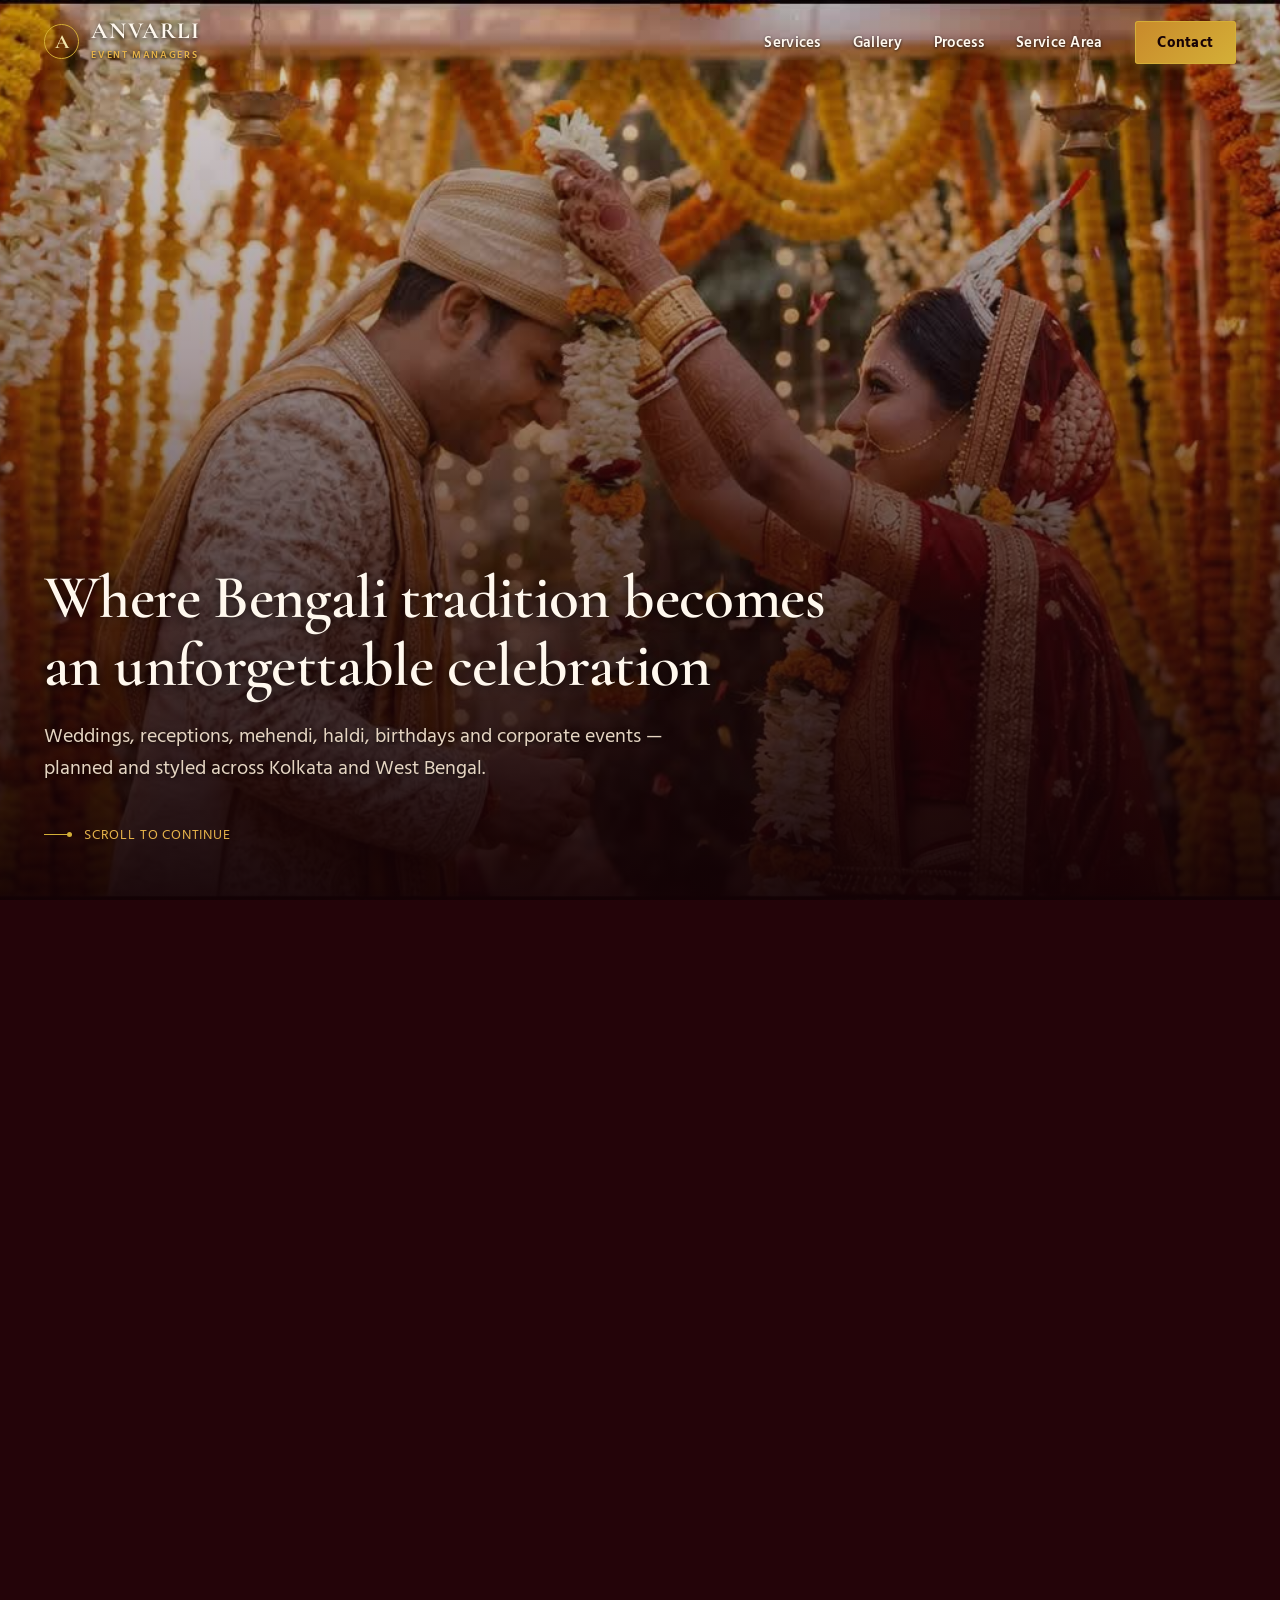
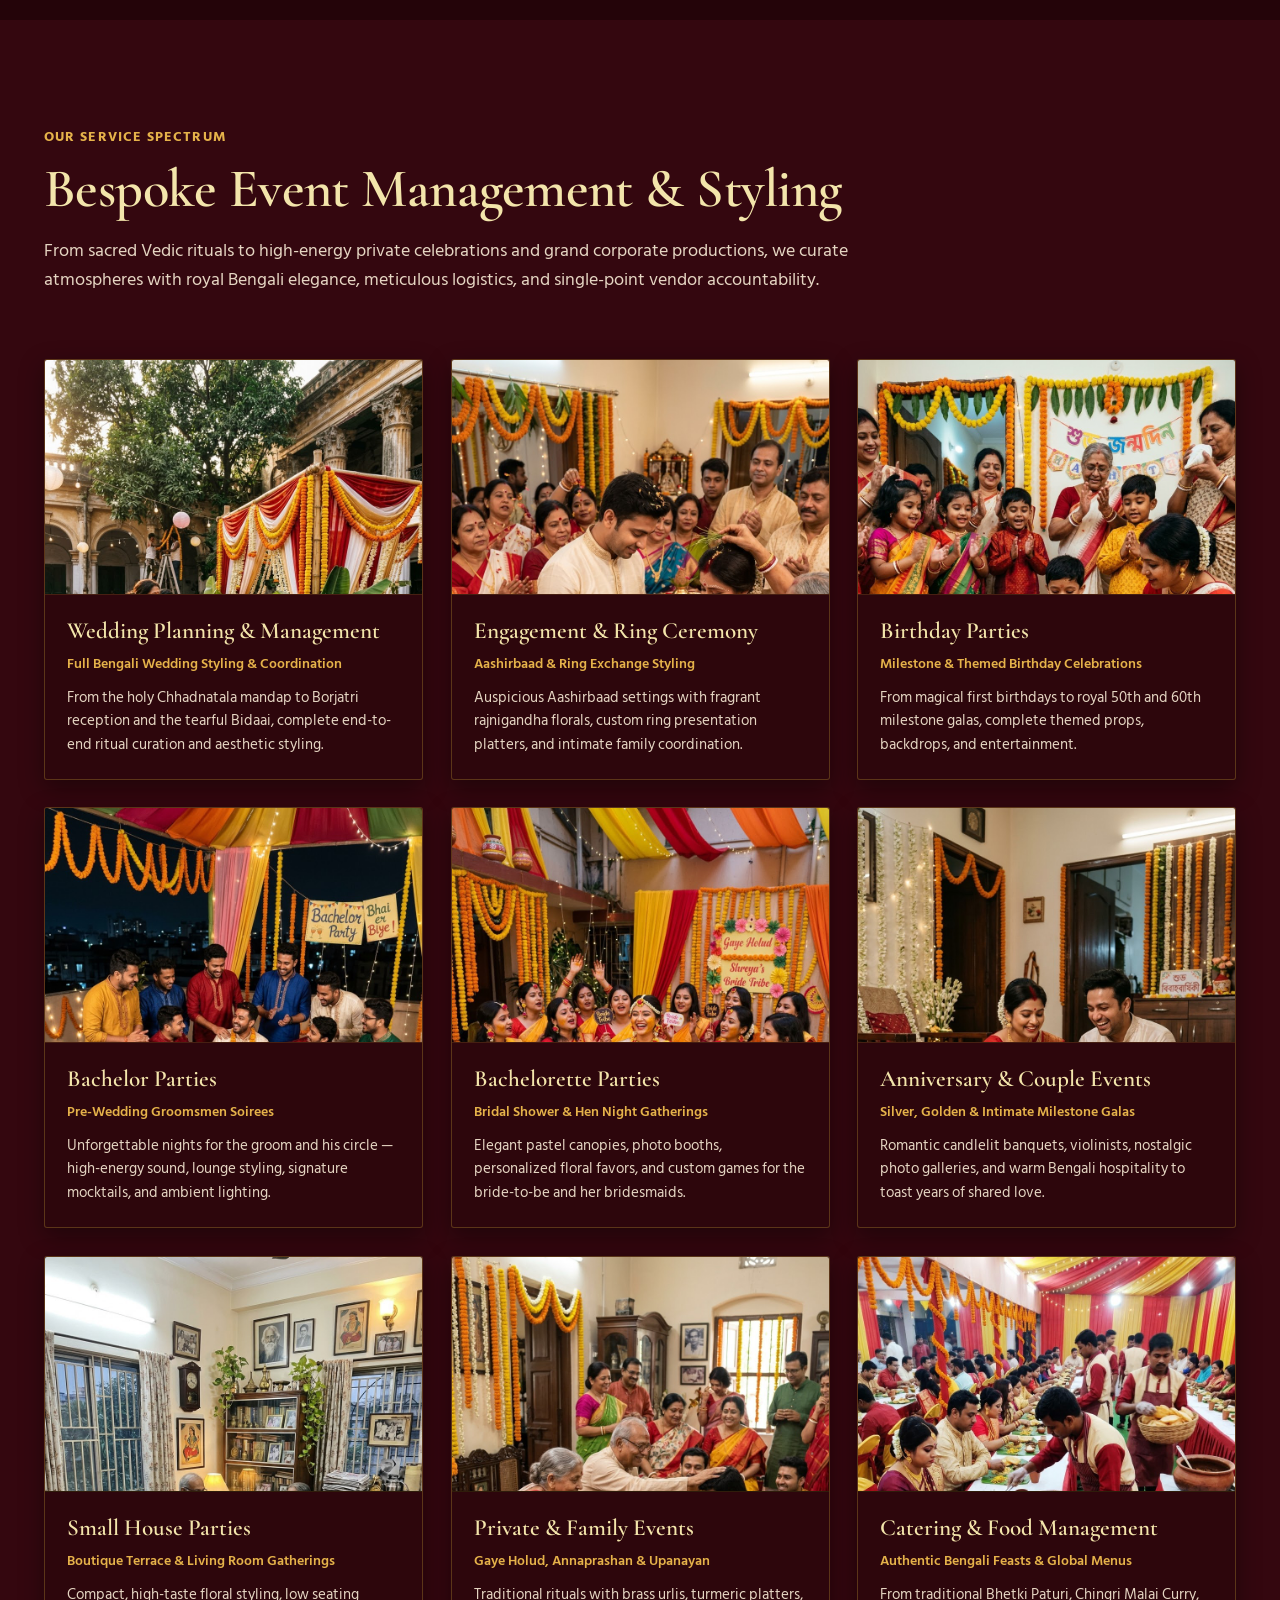
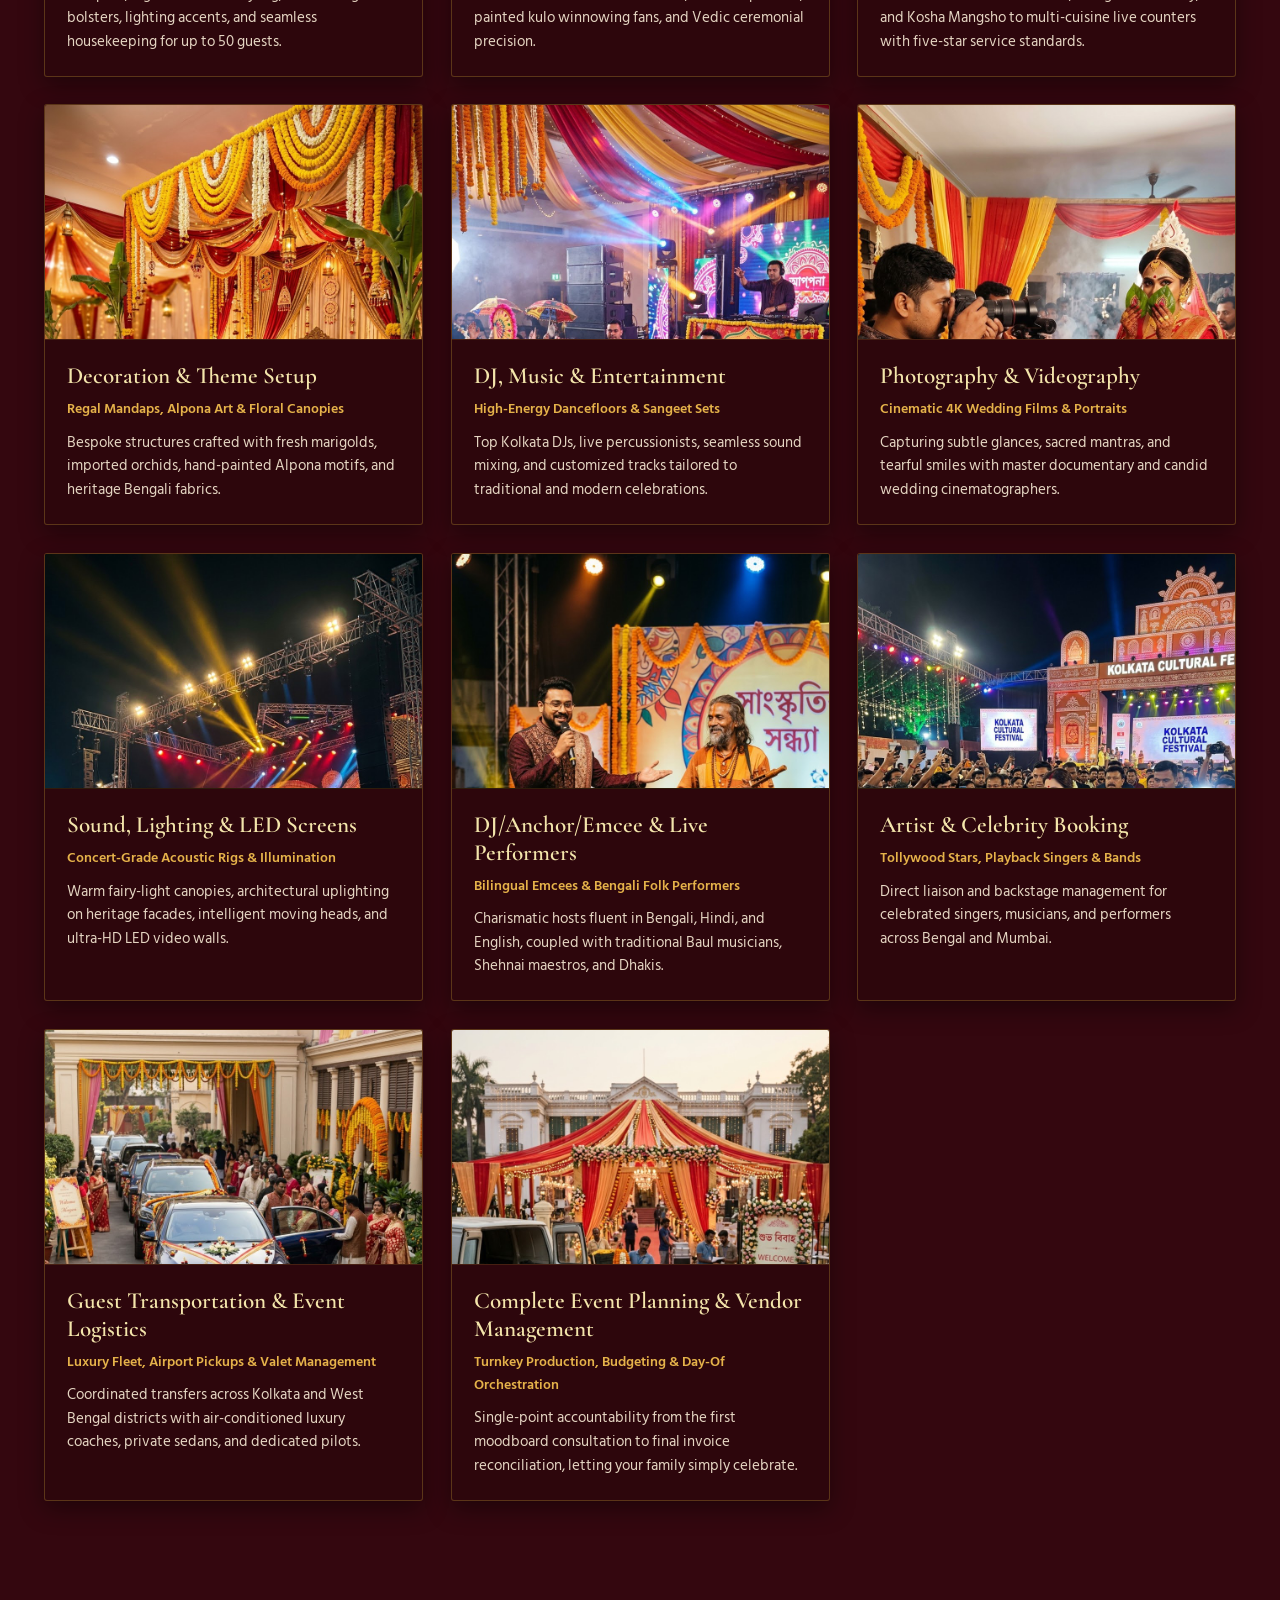
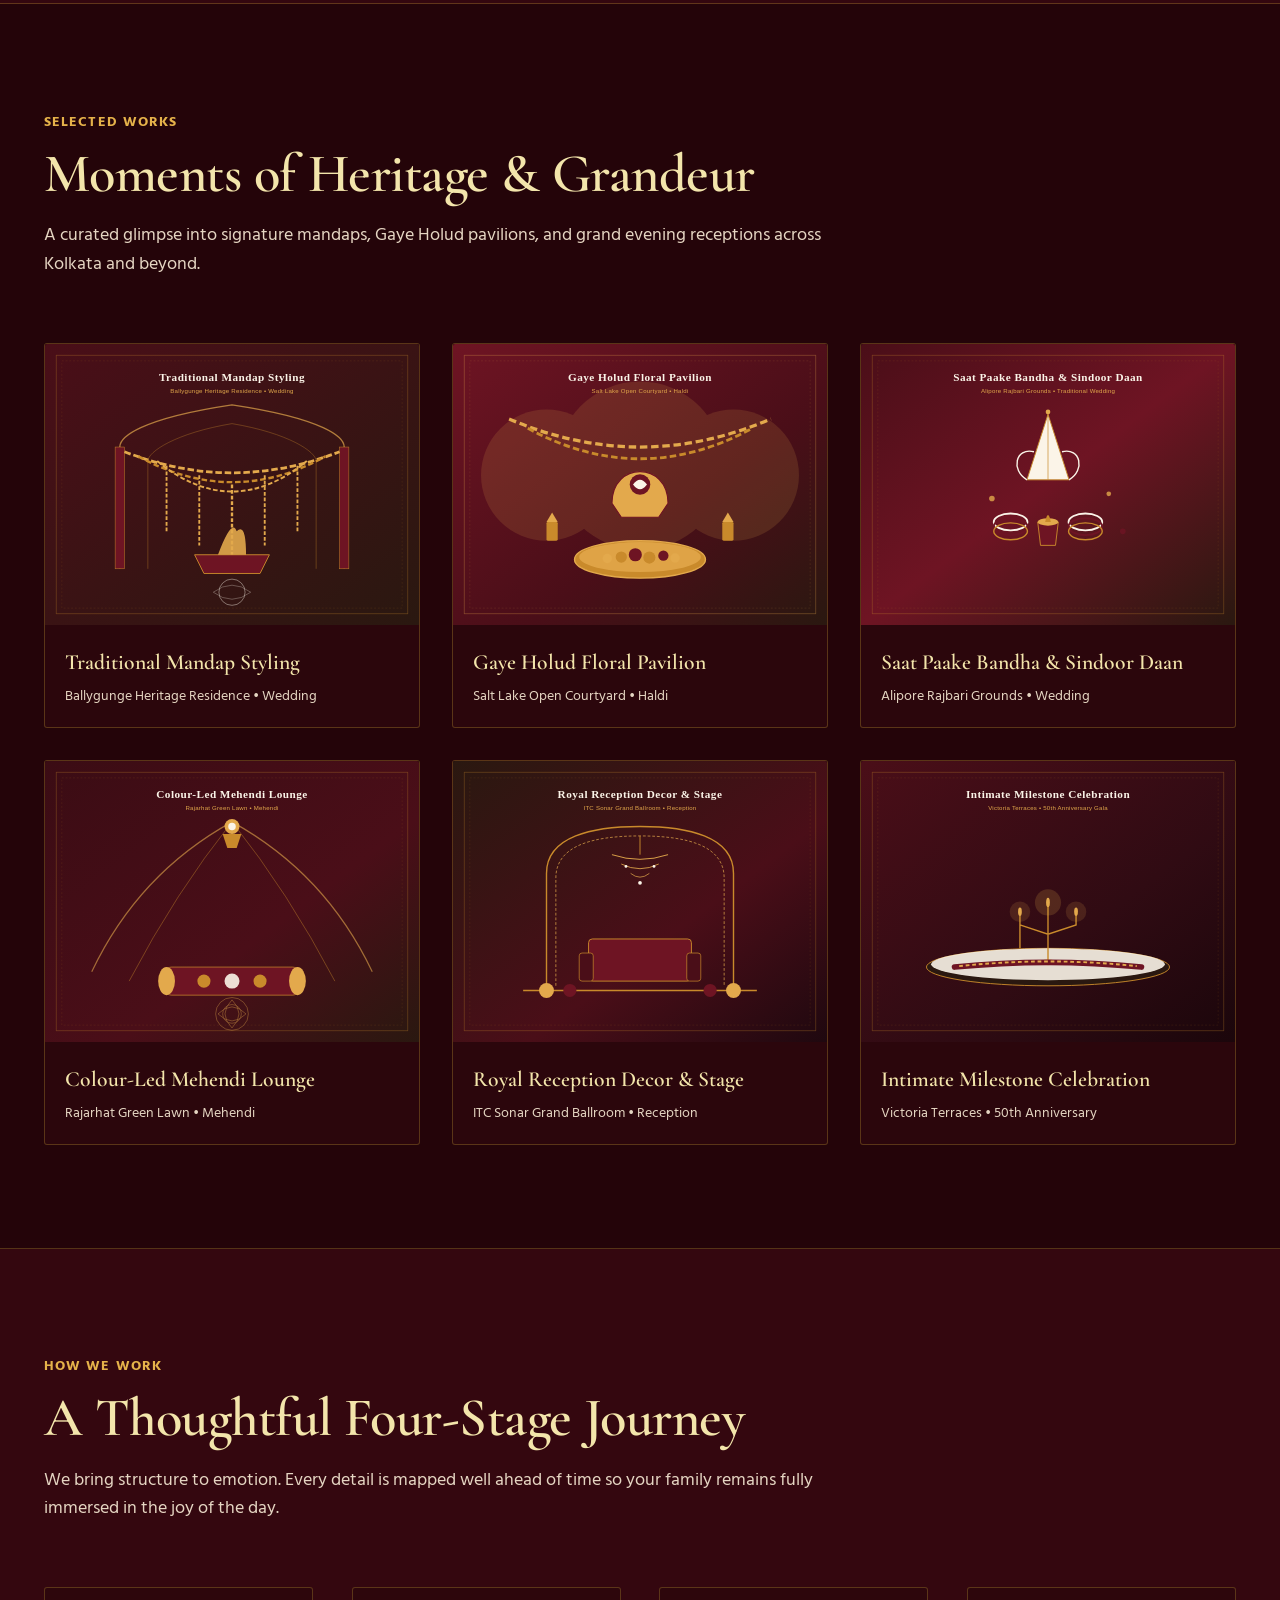
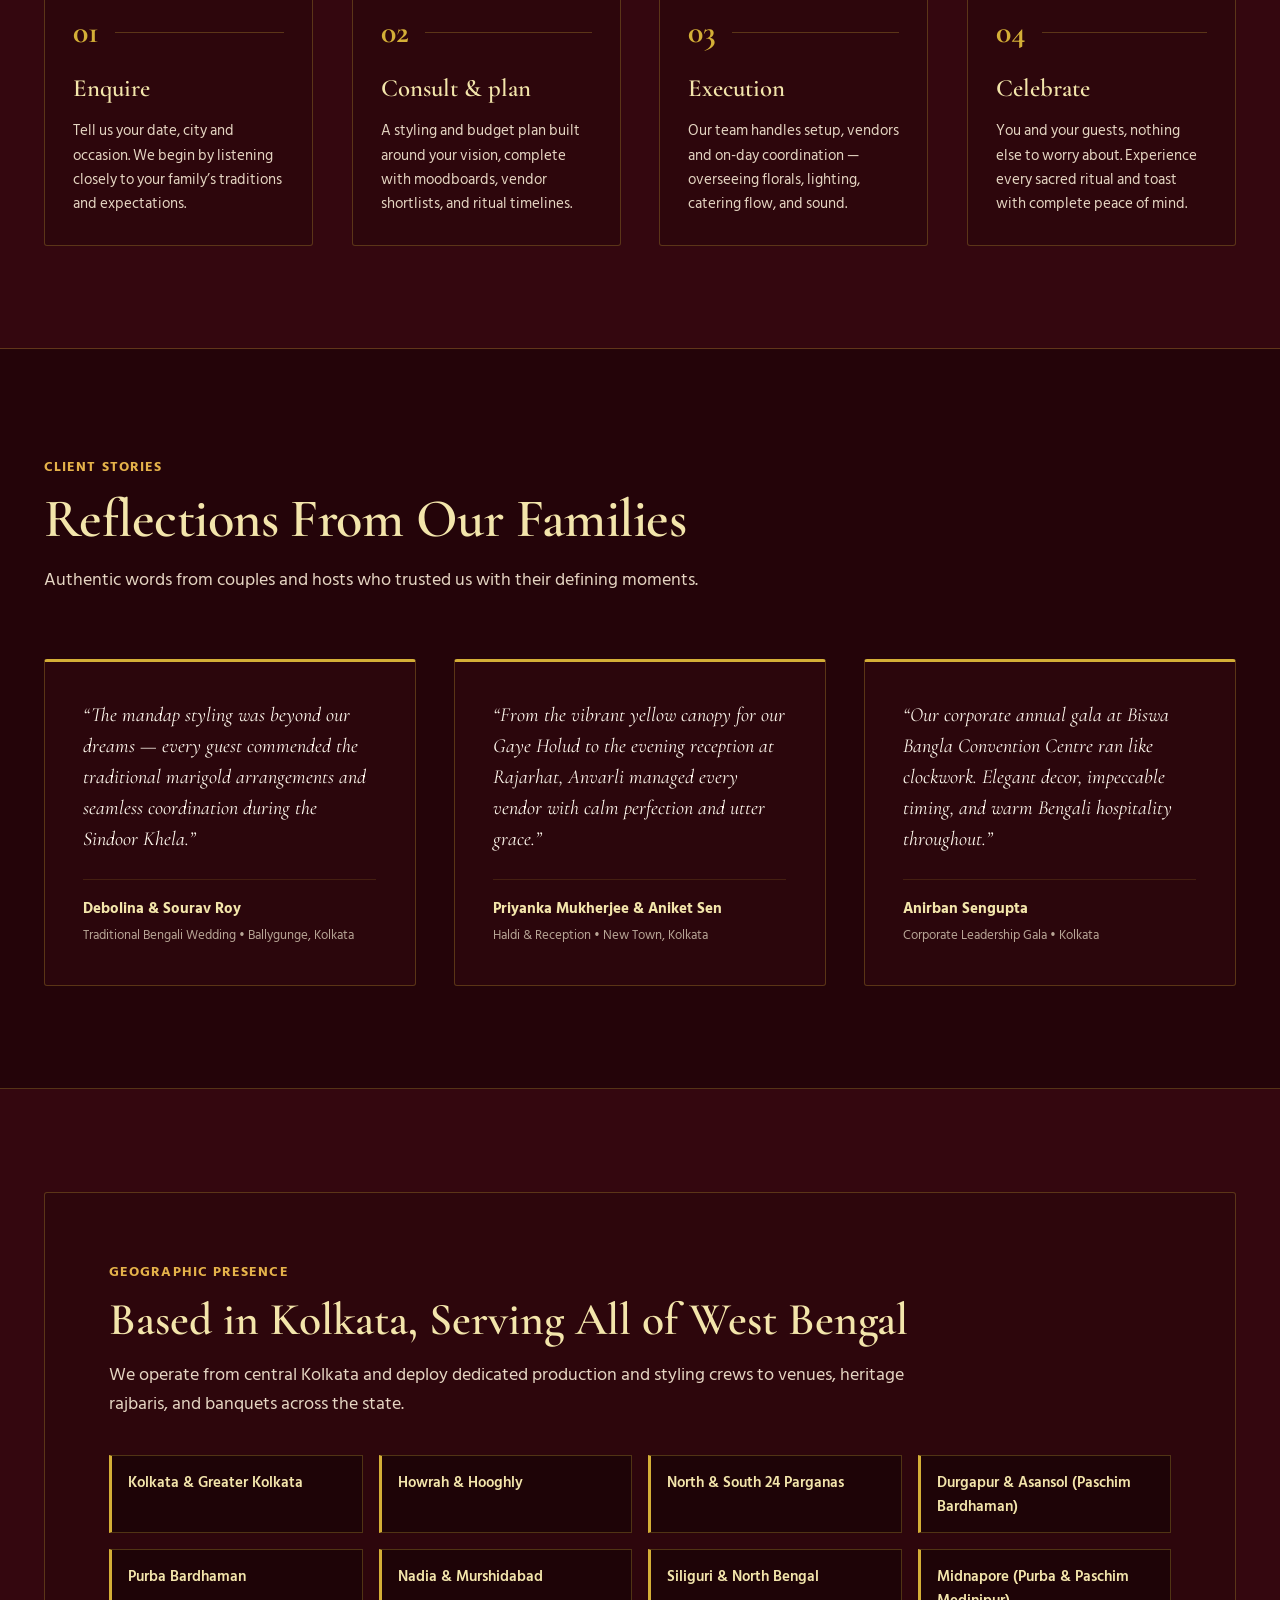
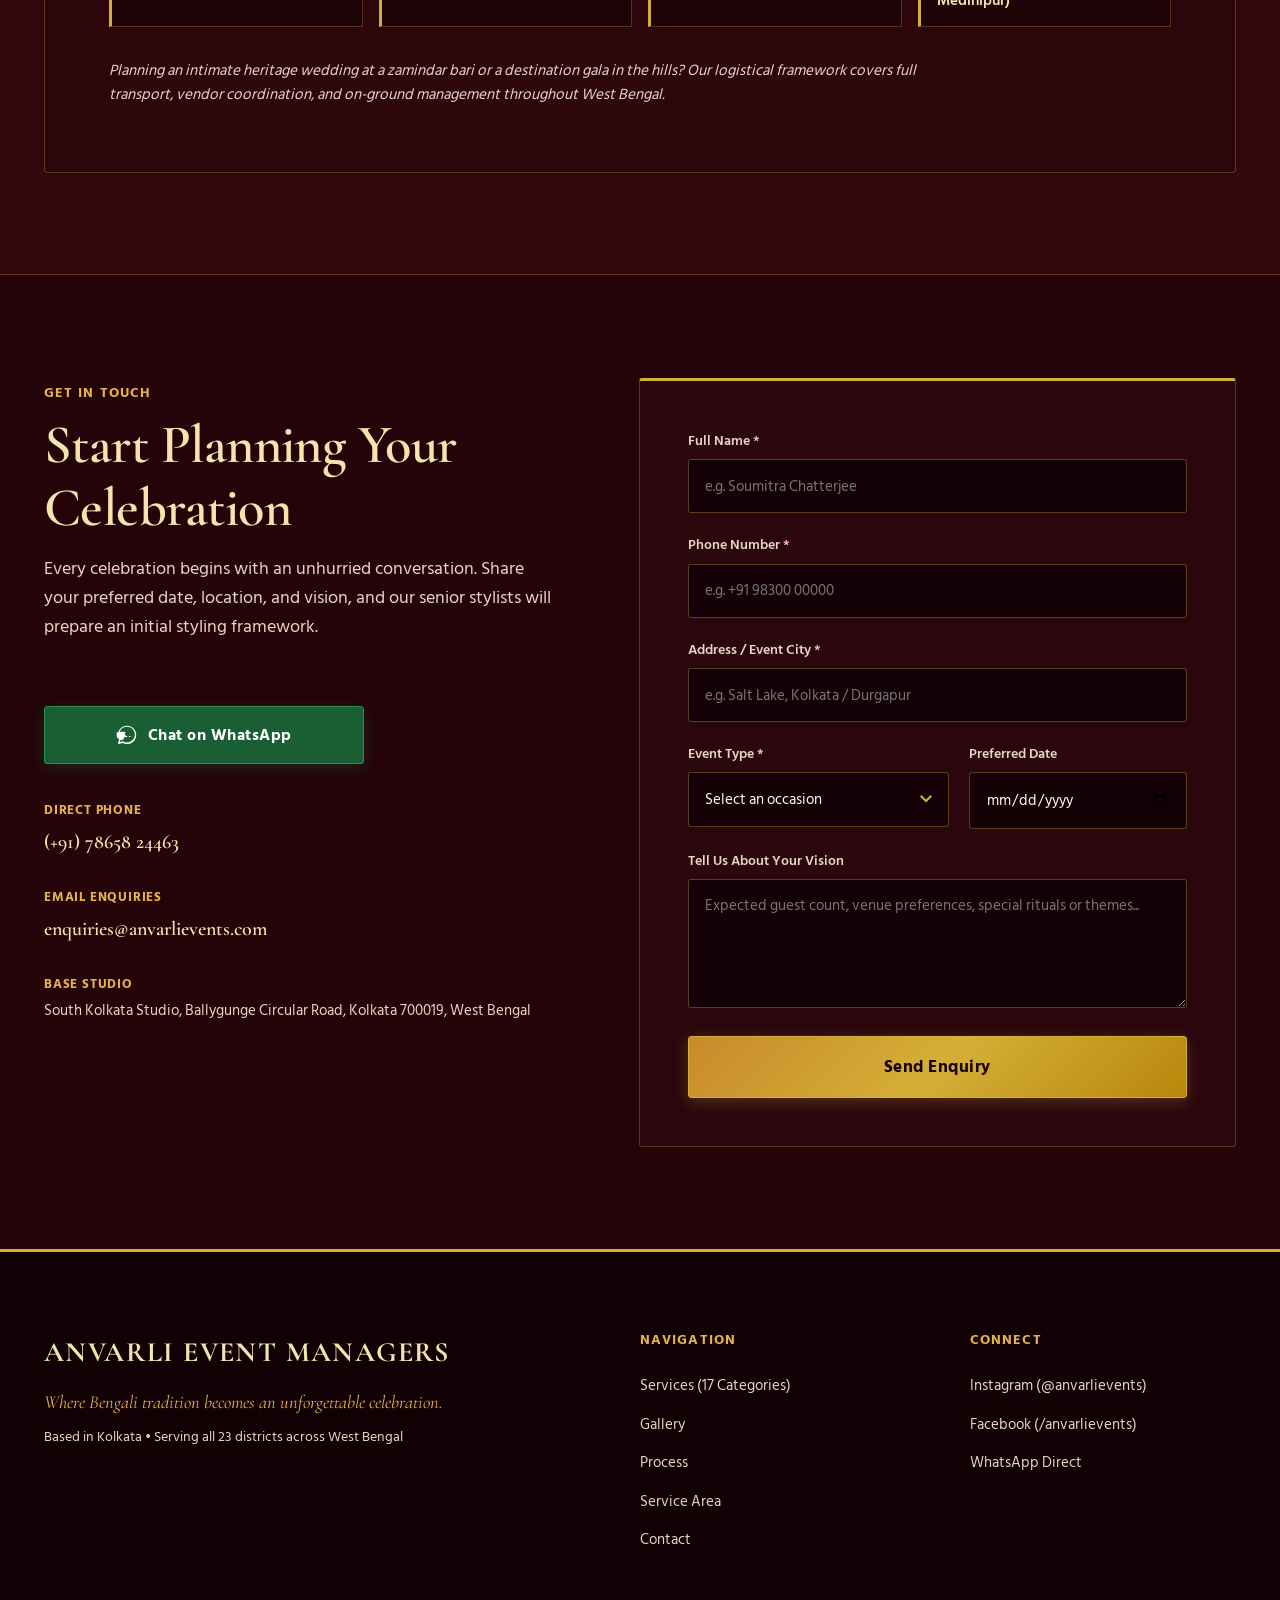
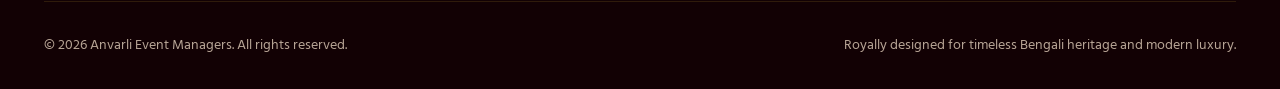
==== index.html @ 30ec243c "Initial commit - Anvarli Event Managers website ready for Vercel and Supabase" ====
<!DOCTYPE html>
<html lang="en">
<head>
  <meta charset="UTF-8">
  <meta name="viewport" content="width=device-width, initial-scale=1.0">
  <title>ANVARLI EVENT MANAGERS | Luxury Bengali Wedding & Event Management Kolkata</title>
  <meta name="description" content="Anvarli Event Managers is Kolkata's premier luxury Bengali wedding and event management company. Turnkey planning, decor styling, catering, entertainment, and logistics across West Bengal.">
  <meta name="keywords" content="Bengali wedding planner Kolkata, event management Kolkata, luxury wedding decor West Bengal, Gaye Holud styling, Bengali reception planner, corporate events Kolkata, wedding catering, celebrity booking">
  <meta name="author" content="Anvarli Event Managers">
  <meta name="theme-color" content="#240409">

  <!-- Open Graph / Facebook -->
  <meta property="og:type" content="business.business">
  <meta property="og:title" content="ANVARLI EVENT MANAGERS | Luxury Bengali Wedding & Event Management">
  <meta property="og:description" content="Where Bengali tradition becomes an unforgettable celebration. Turnkey styling and event management across Kolkata and West Bengal.">
  <meta property="og:image" content="assets/frames/garland-exchange/ezgif-frame-040.jpg">
  <meta property="og:locale" content="en_IN">
  <meta property="og:site_name" content="Anvarli Event Managers">

  <!-- Twitter Card -->
  <meta name="twitter:card" content="summary_large_image">
  <meta name="twitter:title" content="ANVARLI EVENT MANAGERS | Luxury Bengali Wedding & Event Management">
  <meta name="twitter:description" content="Bespoke styling and turnkey coordination for Bengali weddings, receptions, catering, decor, and private galas across West Bengal.">
  <meta name="twitter:image" content="assets/frames/garland-exchange/ezgif-frame-040.jpg">

  <!-- Preconnect to Google Fonts -->
  <link rel="preconnect" href="https://fonts.googleapis.com">
  <link rel="preconnect" href="https://fonts.gstatic.com" crossorigin>
  <link href="https://fonts.googleapis.com/css2?family=Cormorant+Garamond:ital,wght@0,400;0,500;0,600;0,700;1,400;1,600&family=Hind+Siliguri:wght@400;500;600;700&display=swap" rel="stylesheet">

  <!-- Stylesheet -->
  <link rel="stylesheet" href="style.css">

  <!-- LocalBusiness Structured Data (JSON-LD) -->
  <script type="application/ld+json">
  {
    "@context": "https://schema.org",
    "@type": "LocalBusiness",
    "name": "Anvarli Event Managers",
    "description": "Premier Bengali wedding and event management company based in Kolkata, serving all of West Bengal. Turnkey production, ritual styling, catering, entertainment, and vendor coordination.",
    "url": "https://anvarlievents.com",
    "telephone": "+917865824463",
    "email": "enquiries@anvarlievents.com",
    "image": "assets/frames/garland-exchange/ezgif-frame-040.jpg",
    "priceRange": "$$$$",
    "address": {
      "@type": "PostalAddress",
      "addressLocality": "Kolkata",
      "addressRegion": "West Bengal",
      "addressCountry": "IN"
    },
    "geo": {
      "@type": "GeoCoordinates",
      "latitude": "22.5726",
      "longitude": "88.3639"
    },
    "areaServed": [
      { "@type": "AdministrativeArea", "name": "West Bengal" },
      { "@type": "City", "name": "Kolkata" },
      { "@type": "City", "name": "Howrah" },
      { "@type": "City", "name": "Siliguri" },
      { "@type": "City", "name": "Durgapur" },
      { "@type": "City", "name": "Asansol" }
    ],
    "hasOfferCatalog": {
      "@type": "OfferCatalog",
      "name": "Event Services & Management",
      "itemListElement": [
        { "@type": "Offer", "itemOffered": { "@type": "Service", "name": "Wedding Planning & Management" } },
        { "@type": "Offer", "itemOffered": { "@type": "Service", "name": "Engagement & Ring Ceremony" } },
        { "@type": "Offer", "itemOffered": { "@type": "Service", "name": "Birthday Parties" } },
        { "@type": "Offer", "itemOffered": { "@type": "Service", "name": "Bachelor Parties" } },
        { "@type": "Offer", "itemOffered": { "@type": "Service", "name": "Bachelorette Parties" } },
        { "@type": "Offer", "itemOffered": { "@type": "Service", "name": "Anniversary & Couple Events" } },
        { "@type": "Offer", "itemOffered": { "@type": "Service", "name": "Small House Parties" } },
        { "@type": "Offer", "itemOffered": { "@type": "Service", "name": "Private & Family Events" } },
        { "@type": "Offer", "itemOffered": { "@type": "Service", "name": "Catering & Food Management" } },
        { "@type": "Offer", "itemOffered": { "@type": "Service", "name": "Decoration & Theme Setup" } },
        { "@type": "Offer", "itemOffered": { "@type": "Service", "name": "DJ, Music & Entertainment" } },
        { "@type": "Offer", "itemOffered": { "@type": "Service", "name": "Photography & Videography" } },
        { "@type": "Offer", "itemOffered": { "@type": "Service", "name": "Sound, Lighting & LED Screens" } },
        { "@type": "Offer", "itemOffered": { "@type": "Service", "name": "DJ/Anchor/Emcee & Live Performers" } },
        { "@type": "Offer", "itemOffered": { "@type": "Service", "name": "Artist & Celebrity Booking" } },
        { "@type": "Offer", "itemOffered": { "@type": "Service", "name": "Guest Transportation & Event Logistics" } },
        { "@type": "Offer", "itemOffered": { "@type": "Service", "name": "Complete Event Planning & Vendor Management" } }
      ]
    }
  }
  </script>
</head>
<body>
  <!-- Keyboard Navigation Accessibility Skip Link -->
  <a href="#main" class="skip-link">Skip to main content</a>

  <!-- Header -->
  <header class="site-header" id="site-header">
    <div class="header-inner container">
      <a href="#hero" class="brand-link" aria-label="Anvarli Event Managers - Home">
        <span class="brand-monogram" aria-hidden="true">A</span>
        <span class="brand-text">
          <span class="brand-title">ANVARLI</span>
          <span class="brand-subtitle">EVENT MANAGERS</span>
        </span>
      </a>

      <!-- Desktop & Tablet Navigation -->
      <nav class="site-nav" id="site-nav" aria-label="Primary Navigation">
        <ul class="nav-list">
          <li class="nav-item"><a href="#services" class="nav-link">Services</a></li>
          <li class="nav-item"><a href="#gallery" class="nav-link">Gallery</a></li>
          <li class="nav-item"><a href="#process" class="nav-link">Process</a></li>
          <li class="nav-item"><a href="#service-area" class="nav-link">Service Area</a></li>
          <li class="nav-item"><a href="#contact" class="nav-link nav-cta-link">Contact</a></li>
        </ul>
      </nav>

      <!-- Mobile Menu Toggle Button -->
      <button type="button" class="mobile-menu-toggle" id="mobile-menu-toggle" aria-controls="site-nav" aria-expanded="false" aria-label="Toggle navigation menu">
        <span class="hamburger-bar"></span>
        <span class="hamburger-bar"></span>
        <span class="hamburger-bar"></span>
      </button>
    </div>
  </header>

  <main id="main">
    <!-- Hero Section: Scroll-Scrub Animation -->
    <section class="hero-section" id="hero" data-frame-folder="assets/frames/garland-exchange/" data-frame-prefix="ezgif-frame-" data-frame-extension=".jpg" data-total-frames="40" aria-label="Cinematic wedding moment">
      <div class="hero-sticky-wrapper" id="hero-sticky-wrapper">
        
        <!-- Preload Loading Indicator -->
        <div class="hero-loader" id="hero-loader" aria-live="polite">
          <div class="loader-content">
            <span class="loader-spinner" aria-hidden="true"></span>
            <p class="loader-text">Weaving tradition into celebration...</p>
            <div class="loader-bar-track">
              <div class="loader-bar-fill" id="loader-bar-fill" style="width: 0%;"></div>
            </div>
          </div>
        </div>

        <!-- Full-bleed Canvas for Scroll-Scrub -->
        <canvas class="hero-canvas" id="hero-canvas" aria-label="Sequential frames of traditional Bengali garland exchange ceremony"></canvas>

        <!-- Static Fallback Image for prefers-reduced-motion -->
        <img class="hero-reduced-motion-img" id="hero-reduced-motion-img" src="assets/frames/garland-exchange/ezgif-frame-040.jpg" alt="Bengali bride and groom during sacred garland exchange ceremony" width="1280" height="720">

        <!-- Scrim gradient overlay for guaranteed text legibility -->
        <div class="hero-scrim" aria-hidden="true"></div>

        <!-- Overlaid text (bottom-left) -->
        <div class="hero-content container">
          <div class="hero-text-block">
            <h1 class="hero-headline">Where Bengali tradition becomes an unforgettable celebration</h1>
            <p class="hero-subhead">Weddings, receptions, mehendi, haldi, birthdays and corporate events — planned and styled across Kolkata and West Bengal.</p>
            <div class="hero-scroll-hint" id="hero-scroll-hint" aria-hidden="true">
              <span class="scroll-indicator-line"></span>
              <span class="scroll-hint-label">Scroll to continue</span>
            </div>
          </div>
        </div>

      </div>
    </section>

    <!-- Services Section (17 Curated Categories in Royal Bengali Palette) -->
    <section class="services-section section-padding" id="services" aria-labelledby="services-heading">
      <div class="container">
        <header class="section-header">
          <span class="section-label">Our Service Spectrum</span>
          <h2 class="section-title" id="services-heading">Bespoke Event Management &amp; Styling</h2>
          <p class="section-description">From sacred Vedic rituals to high-energy private celebrations and grand corporate productions, we curate atmospheres with royal Bengali elegance, meticulous logistics, and single-point vendor accountability.</p>
        </header>

        <!-- Dynamic/Static 17 Categories Grid -->
        <div class="services-grid-17" id="services-grid-container" role="list">
          
          <!-- 1. Wedding Planning & Management -->
          <article class="service-card-item reveal-on-scroll" role="listitem">
            <div class="service-card-media">
              <picture>
                <img src="assets/images/services/wedding-planning.jpg" alt="Wedding Planning and Management - Bengali Biye ceremony coordination" class="service-card-img" loading="lazy" width="800" height="500">
              </picture>
            </div>
            <div class="service-card-body">
              <div>
                <h3 class="service-card-category">Wedding Planning &amp; Management</h3>
                <p class="service-card-title">Full Bengali Wedding Styling &amp; Coordination</p>
                <p class="service-card-desc">From the holy Chhadnatala mandap to Borjatri reception and the tearful Bidaai, complete end-to-end ritual curation and aesthetic styling.</p>
              </div>
            </div>
          </article>

          <!-- 2. Engagement & Ring Ceremony -->
          <article class="service-card-item reveal-on-scroll" role="listitem">
            <div class="service-card-media">
              <picture>
                <img src="assets/images/services/engagement.jpg" alt="Engagement and Ring Ceremony - Aashirbaad styling" class="service-card-img" loading="lazy" width="800" height="500">
              </picture>
            </div>
            <div class="service-card-body">
              <div>
                <h3 class="service-card-category">Engagement &amp; Ring Ceremony</h3>
                <p class="service-card-title">Aashirbaad &amp; Ring Exchange Styling</p>
                <p class="service-card-desc">Auspicious Aashirbaad settings with fragrant rajnigandha florals, custom ring presentation platters, and intimate family coordination.</p>
              </div>
            </div>
          </article>

          <!-- 3. Birthday Parties -->
          <article class="service-card-item reveal-on-scroll" role="listitem">
            <div class="service-card-media">
              <picture>
                <img src="assets/images/services/birthday.jpg" alt="Birthday Parties - milestone themed celebrations" class="service-card-img" loading="lazy" width="800" height="500">
              </picture>
            </div>
            <div class="service-card-body">
              <div>
                <h3 class="service-card-category">Birthday Parties</h3>
                <p class="service-card-title">Milestone &amp; Themed Birthday Celebrations</p>
                <p class="service-card-desc">From magical first birthdays to royal 50th and 60th milestone galas, complete themed props, backdrops, and entertainment.</p>
              </div>
            </div>
          </article>

          <!-- 4. Bachelor Parties -->
          <article class="service-card-item reveal-on-scroll" role="listitem">
            <div class="service-card-media">
              <picture>
                <img src="assets/images/services/bachelor.jpg" alt="Bachelor Parties - pre-wedding groomsmen soirees" class="service-card-img" loading="lazy" width="800" height="500">
              </picture>
            </div>
            <div class="service-card-body">
              <div>
                <h3 class="service-card-category">Bachelor Parties</h3>
                <p class="service-card-title">Pre-Wedding Groomsmen Soirees</p>
                <p class="service-card-desc">Unforgettable nights for the groom and his circle — high-energy sound, lounge styling, signature mocktails, and ambient lighting.</p>
              </div>
            </div>
          </article>

          <!-- 5. Bachelorette Parties -->
          <article class="service-card-item reveal-on-scroll" role="listitem">
            <div class="service-card-media">
              <picture>
                <img src="assets/images/services/bachelorette.jpg" alt="Bachelorette Parties - bridal shower and hen night gatherings" class="service-card-img" loading="lazy" width="800" height="500">
              </picture>
            </div>
            <div class="service-card-body">
              <div>
                <h3 class="service-card-category">Bachelorette Parties</h3>
                <p class="service-card-title">Bridal Shower &amp; Hen Night Gatherings</p>
                <p class="service-card-desc">Elegant pastel canopies, photo booths, personalized floral favors, and custom games for the bride-to-be and her bridesmaids.</p>
              </div>
            </div>
          </article>

          <!-- 6. Anniversary & Couple Events -->
          <article class="service-card-item reveal-on-scroll" role="listitem">
            <div class="service-card-media">
              <picture>
                <img src="assets/images/services/anniversary.jpg" alt="Anniversary and Couple Events - Silver and Golden milestone galas" class="service-card-img" loading="lazy" width="800" height="500">
              </picture>
            </div>
            <div class="service-card-body">
              <div>
                <h3 class="service-card-category">Anniversary &amp; Couple Events</h3>
                <p class="service-card-title">Silver, Golden &amp; Intimate Milestone Galas</p>
                <p class="service-card-desc">Romantic candlelit banquets, violinists, nostalgic photo galleries, and warm Bengali hospitality to toast years of shared love.</p>
              </div>
            </div>
          </article>

          <!-- 7. Small House Parties -->
          <article class="service-card-item reveal-on-scroll" role="listitem">
            <div class="service-card-media">
              <picture>
                <img src="assets/images/services/house-parties.jpg" alt="Small House Parties - boutique terrace and living room gatherings" class="service-card-img" loading="lazy" width="800" height="500">
              </picture>
            </div>
            <div class="service-card-body">
              <div>
                <h3 class="service-card-category">Small House Parties</h3>
                <p class="service-card-title">Boutique Terrace &amp; Living Room Gatherings</p>
                <p class="service-card-desc">Compact, high-taste floral styling, low seating bolsters, lighting accents, and seamless housekeeping for up to 50 guests.</p>
              </div>
            </div>
          </article>

          <!-- 8. Private & Family Events -->
          <article class="service-card-item reveal-on-scroll" role="listitem">
            <div class="service-card-media">
              <picture>
                <img src="assets/images/services/family-events.jpg" alt="Private and Family Events - Gaye Holud, Annaprashan and Upanayan" class="service-card-img" loading="lazy" width="800" height="500">
              </picture>
            </div>
            <div class="service-card-body">
              <div>
                <h3 class="service-card-category">Private &amp; Family Events</h3>
                <p class="service-card-title">Gaye Holud, Annaprashan &amp; Upanayan</p>
                <p class="service-card-desc">Traditional rituals with brass urlis, turmeric platters, painted kulo winnowing fans, and Vedic ceremonial precision.</p>
              </div>
            </div>
          </article>

          <!-- 9. Catering & Food Management -->
          <article class="service-card-item reveal-on-scroll" role="listitem">
            <div class="service-card-media">
              <picture>
                <img src="assets/images/services/catering.jpg" alt="Catering and Food Management - authentic Bengali feasts and global menus" class="service-card-img" loading="lazy" width="800" height="500">
              </picture>
            </div>
            <div class="service-card-body">
              <div>
                <h3 class="service-card-category">Catering &amp; Food Management</h3>
                <p class="service-card-title">Authentic Bengali Feasts &amp; Global Menus</p>
                <p class="service-card-desc">From traditional Bhetki Paturi, Chingri Malai Curry, and Kosha Mangsho to multi-cuisine live counters with five-star service standards.</p>
              </div>
            </div>
          </article>

          <!-- 10. Decoration & Theme Setup -->
          <article class="service-card-item reveal-on-scroll" role="listitem">
            <div class="service-card-media">
              <picture>
                <img src="assets/images/services/decoration.jpg" alt="Decoration and Theme Setup - regal mandaps, Alpona art and floral canopies" class="service-card-img" loading="lazy" width="800" height="500">
              </picture>
            </div>
            <div class="service-card-body">
              <div>
                <h3 class="service-card-category">Decoration &amp; Theme Setup</h3>
                <p class="service-card-title">Regal Mandaps, Alpona Art &amp; Floral Canopies</p>
                <p class="service-card-desc">Bespoke structures crafted with fresh marigolds, imported orchids, hand-painted Alpona motifs, and heritage Bengali fabrics.</p>
              </div>
            </div>
          </article>

          <!-- 11. DJ, Music & Entertainment -->
          <article class="service-card-item reveal-on-scroll" role="listitem">
            <div class="service-card-media">
              <picture>
                <img src="assets/images/services/dj-music.jpg" alt="DJ Music and Entertainment - high-energy dancefloors and Sangeet sets" class="service-card-img" loading="lazy" width="800" height="500">
              </picture>
            </div>
            <div class="service-card-body">
              <div>
                <h3 class="service-card-category">DJ, Music &amp; Entertainment</h3>
                <p class="service-card-title">High-Energy Dancefloors &amp; Sangeet Sets</p>
                <p class="service-card-desc">Top Kolkata DJs, live percussionists, seamless sound mixing, and customized tracks tailored to traditional and modern celebrations.</p>
              </div>
            </div>
          </article>

          <!-- 12. Photography & Videography -->
          <article class="service-card-item reveal-on-scroll" role="listitem">
            <div class="service-card-media">
              <picture>
                <img src="assets/images/services/photography.jpg" alt="Photography and Videography - cinematic 4K wedding films and portraits" class="service-card-img" loading="lazy" width="800" height="500">
              </picture>
            </div>
            <div class="service-card-body">
              <div>
                <h3 class="service-card-category">Photography &amp; Videography</h3>
                <p class="service-card-title">Cinematic 4K Wedding Films &amp; Portraits</p>
                <p class="service-card-desc">Capturing subtle glances, sacred mantras, and tearful smiles with master documentary and candid wedding cinematographers.</p>
              </div>
            </div>
          </article>

          <!-- 13. Sound, Lighting & LED Screens -->
          <article class="service-card-item reveal-on-scroll" role="listitem">
            <div class="service-card-media">
              <picture>
                <img src="assets/images/services/sound-lighting.jpg" alt="Sound Lighting and LED Screens - concert-grade acoustic rigs and illumination" class="service-card-img" loading="lazy" width="800" height="500">
              </picture>
            </div>
            <div class="service-card-body">
              <div>
                <h3 class="service-card-category">Sound, Lighting &amp; LED Screens</h3>
                <p class="service-card-title">Concert-Grade Acoustic Rigs &amp; Illumination</p>
                <p class="service-card-desc">Warm fairy-light canopies, architectural uplighting on heritage facades, intelligent moving heads, and ultra-HD LED video walls.</p>
              </div>
            </div>
          </article>

          <!-- 14. DJ/Anchor/Emcee & Live Performers -->
          <article class="service-card-item reveal-on-scroll" role="listitem">
            <div class="service-card-media">
              <picture>
                <img src="assets/images/services/emcee.jpg" alt="DJ Anchor Emcee and Live Performers - bilingual emcees and Bengali folk performers" class="service-card-img" loading="lazy" width="800" height="500">
              </picture>
            </div>
            <div class="service-card-body">
              <div>
                <h3 class="service-card-category">DJ/Anchor/Emcee &amp; Live Performers</h3>
                <p class="service-card-title">Bilingual Emcees &amp; Bengali Folk Performers</p>
                <p class="service-card-desc">Charismatic hosts fluent in Bengali, Hindi, and English, coupled with traditional Baul musicians, Shehnai maestros, and Dhakis.</p>
              </div>
            </div>
          </article>

          <!-- 15. Artist & Celebrity Booking -->
          <article class="service-card-item reveal-on-scroll" role="listitem">
            <div class="service-card-media">
              <picture>
                <img src="assets/images/services/artist-celebrity.jpg" alt="Artist and Celebrity Booking - Tollywood stars, playback singers and bands" class="service-card-img" loading="lazy" width="800" height="500">
              </picture>
            </div>
            <div class="service-card-body">
              <div>
                <h3 class="service-card-category">Artist &amp; Celebrity Booking</h3>
                <p class="service-card-title">Tollywood Stars, Playback Singers &amp; Bands</p>
                <p class="service-card-desc">Direct liaison and backstage management for celebrated singers, musicians, and performers across Bengal and Mumbai.</p>
              </div>
            </div>
          </article>

          <!-- 16. Guest Transportation & Event Logistics -->
          <article class="service-card-item reveal-on-scroll" role="listitem">
            <div class="service-card-media">
              <picture>
                <img src="assets/images/services/logistics.jpg" alt="Guest Transportation and Event Logistics - luxury fleet, airport pickups and valet management" class="service-card-img" loading="lazy" width="800" height="500">
              </picture>
            </div>
            <div class="service-card-body">
              <div>
                <h3 class="service-card-category">Guest Transportation &amp; Event Logistics</h3>
                <p class="service-card-title">Luxury Fleet, Airport Pickups &amp; Valet Management</p>
                <p class="service-card-desc">Coordinated transfers across Kolkata and West Bengal districts with air-conditioned luxury coaches, private sedans, and dedicated pilots.</p>
              </div>
            </div>
          </article>

          <!-- 17. Complete Event Planning & Vendor Management -->
          <article class="service-card-item reveal-on-scroll" role="listitem">
            <div class="service-card-media">
              <picture>
                <img src="assets/images/services/complete-planning.jpg" alt="Complete Event Planning and Vendor Management - turnkey production and day-of orchestration" class="service-card-img" loading="lazy" width="800" height="500">
              </picture>
            </div>
            <div class="service-card-body">
              <div>
                <h3 class="service-card-category">Complete Event Planning &amp; Vendor Management</h3>
                <p class="service-card-title">Turnkey Production, Budgeting &amp; Day-Of Orchestration</p>
                <p class="service-card-desc">Single-point accountability from the first moodboard consultation to final invoice reconciliation, letting your family simply celebrate.</p>
              </div>
            </div>
          </article>

        </div>
      </div>
    </section>

    <!-- Gallery Section -->
    <section class="gallery-section section-padding" id="gallery" aria-labelledby="gallery-heading">
      <div class="container">
        <header class="section-header">
          <span class="section-label">Selected Works</span>
          <h2 class="section-title" id="gallery-heading">Moments of Heritage &amp; Grandeur</h2>
          <p class="section-description">A curated glimpse into signature mandaps, Gaye Holud pavilions, and grand evening receptions across Kolkata and beyond.</p>
        </header>

        <div class="gallery-grid" role="region" aria-label="Event gallery grid">
          
          <figure class="gallery-item reveal-on-scroll" data-gallery-index="0">
            <button type="button" class="gallery-card" aria-label="Enlarge view: Traditional Mandap Styling in Ballygunge">
              <div class="gallery-media-wrapper">
                <img src="assets/gallery/mandap-decor.svg" alt="Traditional Bengali mandap styling with sacred fire and marigold floral garlands in Ballygunge" width="800" height="600" loading="lazy" class="gallery-img">
                <span class="gallery-overlay-badge" aria-hidden="true">View Celebration</span>
              </div>
              <figcaption class="gallery-caption">
                <h3 class="gallery-item-title">Traditional Mandap Styling</h3>
                <p class="gallery-item-location">Ballygunge Heritage Residence • Wedding</p>
              </figcaption>
            </button>
          </figure>

          <figure class="gallery-item reveal-on-scroll" data-gallery-index="1">
            <button type="button" class="gallery-card" aria-label="Enlarge view: Gaye Holud Floral Pavilion in Salt Lake">
              <div class="gallery-media-wrapper">
                <img src="assets/gallery/gaye-holud.svg" alt="Vibrant yellow Gaye Holud pavilion with brass urlis and marigold drapes in Salt Lake" width="800" height="600" loading="lazy" class="gallery-img">
                <span class="gallery-overlay-badge" aria-hidden="true">View Celebration</span>
              </div>
              <figcaption class="gallery-caption">
                <h3 class="gallery-item-title">Gaye Holud Floral Pavilion</h3>
                <p class="gallery-item-location">Salt Lake Open Courtyard • Haldi</p>
              </figcaption>
            </button>
          </figure>

          <figure class="gallery-item reveal-on-scroll" data-gallery-index="2">
            <button type="button" class="gallery-card" aria-label="Enlarge view: Saat Paake Bandha & Sindoor Daan in Alipore">
              <div class="gallery-media-wrapper">
                <img src="assets/gallery/sindoor-daan.svg" alt="Sacred Sindoor Daan and Saat Paake Bandha moment with traditional Topor and Shankha Pola in Alipore" width="800" height="600" loading="lazy" class="gallery-img">
                <span class="gallery-overlay-badge" aria-hidden="true">View Celebration</span>
              </div>
              <figcaption class="gallery-caption">
                <h3 class="gallery-item-title">Saat Paake Bandha &amp; Sindoor Daan</h3>
                <p class="gallery-item-location">Alipore Rajbari Grounds • Wedding</p>
              </figcaption>
            </button>
          </figure>

          <figure class="gallery-item reveal-on-scroll" data-gallery-index="3">
            <button type="button" class="gallery-card" aria-label="Enlarge view: Colour-Led Mehendi Lounge in Rajarhat">
              <div class="gallery-media-wrapper">
                <img src="assets/gallery/mehendi-night.svg" alt="Colourful Mehendi lounge setup with velvet cushions and floral rangoli in Rajarhat" width="800" height="600" loading="lazy" class="gallery-img">
                <span class="gallery-overlay-badge" aria-hidden="true">View Celebration</span>
              </div>
              <figcaption class="gallery-caption">
                <h3 class="gallery-item-title">Colour-Led Mehendi Lounge</h3>
                <p class="gallery-item-location">Rajarhat Green Lawn • Mehendi</p>
              </figcaption>
            </button>
          </figure>

          <figure class="gallery-item reveal-on-scroll" data-gallery-index="4">
            <button type="button" class="gallery-card" aria-label="Enlarge view: Royal Reception Decor & Stage at ITC Sonar">
              <div class="gallery-media-wrapper">
                <img src="assets/gallery/royal-reception.svg" alt="Grand reception stage with gilded archways and crystal chandeliers at ITC Sonar" width="800" height="600" loading="lazy" class="gallery-img">
                <span class="gallery-overlay-badge" aria-hidden="true">View Celebration</span>
              </div>
              <figcaption class="gallery-caption">
                <h3 class="gallery-item-title">Royal Reception Decor &amp; Stage</h3>
                <p class="gallery-item-location">ITC Sonar Grand Ballroom • Reception</p>
              </figcaption>
            </button>
          </figure>

          <figure class="gallery-item reveal-on-scroll" data-gallery-index="5">
            <button type="button" class="gallery-card" aria-label="Enlarge view: Intimate Milestone Celebration at Victoria Terraces">
              <div class="gallery-media-wrapper">
                <img src="assets/gallery/anniversary-milestone.svg" alt="Candlelit banquet setting for 50th anniversary celebration at Victoria Terraces" width="800" height="600" loading="lazy" class="gallery-img">
                <span class="gallery-overlay-badge" aria-hidden="true">View Celebration</span>
              </div>
              <figcaption class="gallery-caption">
                <h3 class="gallery-item-title">Intimate Milestone Celebration</h3>
                <p class="gallery-item-location">Victoria Terraces • 50th Anniversary</p>
              </figcaption>
            </button>
          </figure>

        </div>
      </div>
    </section>

    <!-- Lightbox Modal for Gallery -->
    <div class="lightbox-modal" id="lightbox-modal" role="dialog" aria-modal="true" aria-label="Celebration photo viewer" hidden>
      <div class="lightbox-backdrop" id="lightbox-backdrop"></div>
      <div class="lightbox-dialog">
        <button type="button" class="lightbox-close" id="lightbox-close" aria-label="Close enlarged view">&times;</button>
        <div class="lightbox-body">
          <img src="" alt="" id="lightbox-image" class="lightbox-img">
          <div class="lightbox-caption" id="lightbox-caption"></div>
        </div>
      </div>
    </div>

    <!-- Process Section -->
    <section class="process-section section-padding" id="process" aria-labelledby="process-heading">
      <div class="container">
        <header class="section-header">
          <span class="section-label">How We Work</span>
          <h2 class="section-title" id="process-heading">A Thoughtful Four-Stage Journey</h2>
          <p class="section-description">We bring structure to emotion. Every detail is mapped well ahead of time so your family remains fully immersed in the joy of the day.</p>
        </header>

        <div class="process-sequence">
          
          <div class="process-step reveal-on-scroll">
            <div class="process-step-header">
              <span class="process-number">01</span>
              <div class="process-rule" aria-hidden="true"></div>
            </div>
            <h3 class="process-title">Enquire</h3>
            <p class="process-summary">Tell us your date, city and occasion. We begin by listening closely to your family’s traditions and expectations.</p>
          </div>

          <div class="process-step reveal-on-scroll">
            <div class="process-step-header">
              <span class="process-number">02</span>
              <div class="process-rule" aria-hidden="true"></div>
            </div>
            <h3 class="process-title">Consult &amp; plan</h3>
            <p class="process-summary">A styling and budget plan built around your vision, complete with moodboards, vendor shortlists, and ritual timelines.</p>
          </div>

          <div class="process-step reveal-on-scroll">
            <div class="process-step-header">
              <span class="process-number">03</span>
              <div class="process-rule" aria-hidden="true"></div>
            </div>
            <h3 class="process-title">Execution</h3>
            <p class="process-summary">Our team handles setup, vendors and on-day coordination — overseeing florals, lighting, catering flow, and sound.</p>
          </div>

          <div class="process-step reveal-on-scroll">
            <div class="process-step-header">
              <span class="process-number">04</span>
              <div class="process-rule" aria-hidden="true"></div>
            </div>
            <h3 class="process-title">Celebrate</h3>
            <p class="process-summary">You and your guests, nothing else to worry about. Experience every sacred ritual and toast with complete peace of mind.</p>
          </div>

        </div>
      </div>
    </section>

    <!-- Testimonials Section -->
    <section class="testimonials-section section-padding" id="testimonials" aria-labelledby="testimonials-heading">
      <div class="container">
        <header class="section-header">
          <span class="section-label">Client Stories</span>
          <h2 class="section-title" id="testimonials-heading">Reflections From Our Families</h2>
          <p class="section-description">Authentic words from couples and hosts who trusted us with their defining moments.</p>
        </header>

        <!-- 
          ======================================================================
          PLACEHOLDER CONTENT NOTICE:
          The testimonials below are placeholder quotes for ANVARLI EVENT MANAGERS.
          Replace the quotes, client names, and event types with verified reviews
          prior to public launch.
          ======================================================================
        -->
        <div class="testimonials-grid">
          
          <blockquote class="testimonial-card reveal-on-scroll">
            <p class="testimonial-quote">“The mandap styling was beyond our dreams — every guest commended the traditional marigold arrangements and seamless coordination during the Sindoor Khela.”</p>
            <footer class="testimonial-author">
              <cite class="author-name">Debolina &amp; Sourav Roy</cite>
              <span class="author-meta">Traditional Bengali Wedding • Ballygunge, Kolkata</span>
            </footer>
          </blockquote>

          <blockquote class="testimonial-card reveal-on-scroll">
            <p class="testimonial-quote">“From the vibrant yellow canopy for our Gaye Holud to the evening reception at Rajarhat, Anvarli managed every vendor with calm perfection and utter grace.”</p>
            <footer class="testimonial-author">
              <cite class="author-name">Priyanka Mukherjee &amp; Aniket Sen</cite>
              <span class="author-meta">Haldi &amp; Reception • New Town, Kolkata</span>
            </footer>
          </blockquote>

          <blockquote class="testimonial-card reveal-on-scroll">
            <p class="testimonial-quote">“Our corporate annual gala at Biswa Bangla Convention Centre ran like clockwork. Elegant decor, impeccable timing, and warm Bengali hospitality throughout.”</p>
            <footer class="testimonial-author">
              <cite class="author-name">Anirban Sengupta</cite>
              <span class="author-meta">Corporate Leadership Gala • Kolkata</span>
            </footer>
          </blockquote>

        </div>
      </div>
    </section>

    <!-- Service Area Section -->
    <section class="service-area-section section-padding" id="service-area" aria-labelledby="service-area-heading">
      <div class="container">
        <div class="service-area-panel reveal-on-scroll">
          <header class="service-area-header">
            <span class="section-label">Geographic Presence</span>
            <h2 class="service-area-title" id="service-area-heading">Based in Kolkata, Serving All of West Bengal</h2>
            <p class="service-area-lead">We operate from central Kolkata and deploy dedicated production and styling crews to venues, heritage rajbaris, and banquets across the state.</p>
          </header>

          <div class="districts-grid" role="list" aria-label="Key districts served in West Bengal">
            <div class="district-badge" role="listitem">Kolkata &amp; Greater Kolkata</div>
            <div class="district-badge" role="listitem">Howrah &amp; Hooghly</div>
            <div class="district-badge" role="listitem">North &amp; South 24 Parganas</div>
            <div class="district-badge" role="listitem">Durgapur &amp; Asansol (Paschim Bardhaman)</div>
            <div class="district-badge" role="listitem">Purba Bardhaman</div>
            <div class="district-badge" role="listitem">Nadia &amp; Murshidabad</div>
            <div class="district-badge" role="listitem">Siliguri &amp; North Bengal</div>
            <div class="district-badge" role="listitem">Midnapore (Purba &amp; Paschim Medinipur)</div>
          </div>

          <p class="service-area-note">Planning an intimate heritage wedding at a zamindar bari or a destination gala in the hills? Our logistical framework covers full transport, vendor coordination, and on-ground management throughout West Bengal.</p>
        </div>
      </div>
    </section>

    <!-- Contact & Enquiry Section -->
    <section class="contact-section section-padding" id="contact" aria-labelledby="contact-heading">
      <div class="container">
        <div class="contact-layout">
          
          <!-- Contact Narrative & Channels -->
          <div class="contact-info-column reveal-on-scroll">
            <header class="section-header text-left">
              <span class="section-label">Get in Touch</span>
              <h2 class="section-title" id="contact-heading">Start Planning Your Celebration</h2>
              <p class="section-description">Every celebration begins with an unhurried conversation. Share your preferred date, location, and vision, and our senior stylists will prepare an initial styling framework.</p>
            </header>

            <div class="direct-channels">
              
              <!-- Prominent WhatsApp click-to-chat button -->
              <div class="channel-item whatsapp-channel">
                <!-- 
                  WHATSAPP CONFIGURATION:
                  Formatted with country code 91 and digits only.
                  Pre-filled message: "Hi, I'd like to enquire about an event."
                -->
                <a href="https://wa.me/917865824463?text=Hi%2C%20I%27d%20like%20to%20enquire%20about%20an%20event." class="btn btn-whatsapp" target="_blank" rel="noopener noreferrer" aria-label="Chat with Anvarli Event Managers on WhatsApp">
                  <svg class="icon-whatsapp" xmlns="http://www.w3.org/2000/svg" viewBox="0 0 24 24" width="22" height="22" fill="currentColor" aria-hidden="true">
                    <path d="M12.04 2c-5.52 0-10 4.48-10 10 0 1.77.46 3.48 1.34 5L2 22l5.18-1.36c1.47.8 3.12 1.24 4.86 1.24 5.52 0 10-4.48 10-10s-4.48-10-10-10zm0 18.25c-1.54 0-3.05-.41-4.38-1.2l-.31-.19-3.25.85.87-3.17-.21-.33c-.87-1.39-1.33-3-1.33-4.66 0-4.73 3.84-8.57 8.58-8.57 4.74 0 8.58 3.84 8.58 8.57 0 4.73-3.84 8.57-8.58 8.57zm4.7-6.42c-.26-.13-1.53-.76-1.77-.85-.24-.09-.41-.13-.58.13s-.67.85-.82 1.02c-.15.18-.3.2-.56.07-.26-.13-1.09-.4-2.08-1.28-.77-.69-1.29-1.54-1.44-1.8-.15-.26-.02-.4.11-.53.12-.12.26-.3.39-.45.13-.15.17-.26.26-.43.09-.17.04-.32-.02-.45s-.58-1.4-8-.1.92-.38-.22-.38-.47 0-.72.08-.25.07-.38.22c-.13.15-.5 4.87.5 5.92 1 1.06 2.37 1.83 3.52 2.15.77.22 1.38.24 1.89.16.57-.08 1.53-.63 1.74-1.24.21-.61.21-1.13.15-1.24-.06-.11-.23-.17-.49-.3z"/>
                  </svg>
                  <span>Chat on WhatsApp</span>
                </a>
              </div>

              <!-- Phone Contact -->
              <div class="channel-item">
                <span class="channel-label">Direct Phone</span>
                <a href="tel:+917865824463" class="channel-value">(+91) 78658 24463</a>
              </div>

              <!-- Email Contact -->
              <div class="channel-item">
                <span class="channel-label">Email Enquiries</span>
                <a href="mailto:enquiries@anvarlievents.com" class="channel-value">enquiries@anvarlievents.com</a>
              </div>

              <!-- Location Details -->
              <div class="channel-item">
                <span class="channel-label">Base Studio</span>
                <p class="channel-address">South Kolkata Studio, Ballygunge Circular Road, Kolkata 700019, West Bengal</p>
              </div>

            </div>
          </div>

          <!-- Enquiry Form Column (Name, Phone, Address, Occasion, Date, Message) -->
          <div class="contact-form-column reveal-on-scroll">
            <div class="form-container" id="form-container">
              
              <form class="enquiry-form" id="enquiry-form" novalidate>
                <div class="form-group">
                  <label for="client-name" class="form-label">Full Name <span class="required-mark" aria-hidden="true">*</span></label>
                  <input type="text" id="client-name" name="name" class="form-control" placeholder="e.g. Soumitra Chatterjee" required autocomplete="name">
                  <span class="form-error-msg" id="name-error">Please enter your full name.</span>
                </div>

                <div class="form-group">
                  <label for="client-phone" class="form-label">Phone Number <span class="required-mark" aria-hidden="true">*</span></label>
                  <input type="tel" id="client-phone" name="phone" class="form-control" placeholder="e.g. +91 98300 00000" required autocomplete="tel">
                  <span class="form-error-msg" id="phone-error">Please enter a valid phone number.</span>
                </div>

                <div class="form-group">
                  <label for="client-address" class="form-label">Address / Event City <span class="required-mark" aria-hidden="true">*</span></label>
                  <input type="text" id="client-address" name="address" class="form-control" placeholder="e.g. Salt Lake, Kolkata / Durgapur" required autocomplete="street-address">
                  <span class="form-error-msg" id="address-error">Please enter your address or event location.</span>
                </div>

                <div class="form-row-dual">
                  <div class="form-group">
                    <label for="event-type" class="form-label">Event Type <span class="required-mark" aria-hidden="true">*</span></label>
                    <select id="event-type" name="eventType" class="form-control form-select" required>
                      <option value="" disabled selected>Select an occasion</option>
                      <option value="Wedding Planning & Management">Wedding Planning & Management</option>
                      <option value="Engagement & Ring Ceremony">Engagement & Ring Ceremony</option>
                      <option value="Birthday Parties">Birthday Parties</option>
                      <option value="Bachelor Parties">Bachelor Parties</option>
                      <option value="Bachelorette Parties">Bachelorette Parties</option>
                      <option value="Anniversary & Couple Events">Anniversary & Couple Events</option>
                      <option value="Small House Parties">Small House Parties</option>
                      <option value="Private & Family Events">Private & Family Events</option>
                      <option value="Catering & Food Management">Catering & Food Management</option>
                      <option value="Decoration & Theme Setup">Decoration & Theme Setup</option>
                      <option value="DJ, Music & Entertainment">DJ, Music & Entertainment</option>
                      <option value="Photography & Videography">Photography & Videography</option>
                      <option value="Sound, Lighting & LED Screens">Sound, Lighting & LED Screens</option>
                      <option value="DJ/Anchor/Emcee & Live Performers">DJ/Anchor/Emcee & Live Performers</option>
                      <option value="Artist & Celebrity Booking">Artist & Celebrity Booking</option>
                      <option value="Guest Transportation & Event Logistics">Guest Transportation & Logistics</option>
                      <option value="Complete Event Planning & Vendor Management">Complete Event Planning</option>
                    </select>
                    <span class="form-error-msg" id="type-error">Please select an event type.</span>
                  </div>

                  <div class="form-group">
                    <label for="event-date" class="form-label">Preferred Date</label>
                    <input type="date" id="event-date" name="preferredDate" class="form-control">
                  </div>
                </div>

                <div class="form-group">
                  <label for="event-message" class="form-label">Tell Us About Your Vision</label>
                  <textarea id="event-message" name="message" class="form-control" rows="4" placeholder="Expected guest count, venue preferences, special rituals or themes..."></textarea>
                </div>

                <div class="form-actions">
                  <button type="submit" class="btn btn-primary" id="submit-enquiry-btn">Send Enquiry</button>
                </div>
              </form>

              <!-- Submission Confirmation State -->
              <div class="form-confirmation" id="form-confirmation" hidden>
                <div class="confirmation-icon" aria-hidden="true">&#10003;</div>
                <h3 class="confirmation-title">Thank You for Inquiring</h3>
                <p class="confirmation-message" id="confirmation-text">We have received your enquiry. Our lead event stylist will connect with you via phone or WhatsApp within 24 hours to begin planning.</p>
                <button type="button" class="btn btn-secondary" id="reset-form-btn">Send Another Enquiry</button>
              </div>

            </div>
          </div>

        </div>
      </div>
    </section>
  </main>

  <!-- Footer -->
  <footer class="site-footer">
    <div class="container footer-inner">
      <div class="footer-top">
        <div class="footer-brand-col">
          <span class="footer-brand-title">ANVARLI EVENT MANAGERS</span>
          <p class="footer-tagline">Where Bengali tradition becomes an unforgettable celebration.</p>
          <p class="footer-location-line">Based in Kolkata • Serving all 23 districts across West Bengal</p>
        </div>

        <div class="footer-nav-col">
          <span class="footer-heading">Navigation</span>
          <ul class="footer-links">
            <li><a href="#services">Services (17 Categories)</a></li>
            <li><a href="#gallery">Gallery</a></li>
            <li><a href="#process">Process</a></li>
            <li><a href="#service-area">Service Area</a></li>
            <li><a href="#contact">Contact</a></li>
          </ul>
        </div>

        <div class="footer-social-col">
          <span class="footer-heading">Connect</span>
          <!-- 
            SOCIAL MEDIA LINKS:
            Configurable handles for Anvarli Event Managers
          -->
          <ul class="footer-links">
            <li><a href="https://instagram.com/anvarlievents" target="_blank" rel="noopener noreferrer">Instagram (@anvarlievents)</a></li>
            <li><a href="https://facebook.com/anvarlievents" target="_blank" rel="noopener noreferrer">Facebook (/anvarlievents)</a></li>
            <li><a href="https://wa.me/917865824463" target="_blank" rel="noopener noreferrer">WhatsApp Direct</a></li>
          </ul>
        </div>
      </div>

      <div class="footer-bottom">
        <p class="copyright-line">&copy; 2026 Anvarli Event Managers. All rights reserved.</p>
        <p class="footer-sub-credit">Royally designed for timeless Bengali heritage and modern luxury.</p>
      </div>
    </div>
  </footer>

  <!-- Main JavaScript File -->
  <script src="script.js"></script>
</body>
</html>
---- style.css ----
/* ==========================================================================
   ANVARLI EVENT MANAGERS — Production Stylesheet
   Bengali Wedding & Event Management (Kolkata, West Bengal)
   Solid Royal Luxury Bengali-Wedding Palette (Deep Maroon & Royal Gold)
   ========================================================================== */

/* --------------------------------------------------------------------------
   1. CSS Custom Properties / Royal Luxury Bengali Design Tokens
   -------------------------------------------------------------------------- */
:root {
  /* Royal Garnet & Gold Color Palette */
  --color-bg-base: #240409;          /* Deepest Royal Garnet */
  --color-bg-garnet: #34070F;        /* Rich Deep Maroon / Garnet */
  --color-bg-card: rgba(45, 7, 13, 0.88);  /* Translucent Royal Wine */
  --color-bg-card-hover: rgba(58, 10, 18, 0.95);
  --color-bg-alt: #1F0307;          /* Alternate Deep Background */
  
  /* Gold Tones */
  --color-gold: #D4AF37;            /* Royal Wedding Gold */
  --color-gold-light: #F3E5AB;      /* Champagne Gold (Headlines) */
  --color-gold-warm: #E5B24A;       /* Warm Marigold / Haldi Accent */
  --color-gold-deep: #B8860B;       /* Antique Dark Gold */
  --color-gold-border: rgba(212, 175, 55, 0.28);
  --color-gold-glow: rgba(212, 175, 55, 0.15);

  /* Accessible High-Contrast Text (WCAG AA & AAA compliant on maroon) */
  --color-text-main: #FFF8EE;       /* Luminous Warm Ivory (> 14:1 contrast) */
  --color-text-muted: #E5D5C2;      /* Muted Warm Cream (> 10:1 contrast) */
  --color-text-faint: #B8A596;      /* Tertiary Faint Text (> 7:1 contrast) */
  --color-white: #FFFFFF;

  /* Hairlines & Borders */
  --color-hairline: rgba(212, 175, 55, 0.22);
  --color-hairline-subtle: rgba(212, 175, 55, 0.12);

  /* Typography */
  --font-display: 'Cormorant Garamond', Georgia, serif;
  --font-body: 'Hind Siliguri', -apple-system, BlinkMacSystemFont, 'Segoe UI', Roboto, sans-serif;

  /* Layout & Spacing */
  --container-max: 1240px;
  --container-pad: 1.5rem;
  --section-spacing-y: clamp(4.5rem, 8vw, 7.5rem);

  /* Elevation & Transitions */
  --radius-subtle: 3px;
  --transition-smooth: 0.35s cubic-bezier(0.16, 1, 0.3, 1);
  --transition-fast: 0.2s ease;
}

/* --------------------------------------------------------------------------
   2. Modern Reset & Box-Sizing
   -------------------------------------------------------------------------- */
*, *::before, *::after {
  box-sizing: border-box;
  margin: 0;
  padding: 0;
}

html {
  font-size: 16px;
  scroll-behavior: smooth;
  -webkit-text-size-adjust: 100%;
}

body {
  background-color: var(--color-bg-base);
  background-image: 
    radial-gradient(circle at 50% 15%, rgba(95, 14, 28, 0.45) 0%, rgba(36, 4, 9, 0.95) 75%),
    url("assets/patterns/kolka-gold.svg");
  background-repeat: repeat;
  background-size: auto, 120px 120px;
  background-attachment: fixed;
  color: var(--color-text-main);
  font-family: var(--font-body);
  font-size: 1.0625rem;
  line-height: 1.65;
  font-weight: 400;
  overflow-x: hidden;
  text-rendering: optimizeLegibility;
  -webkit-font-smoothing: antialiased;
  -moz-osx-font-smoothing: grayscale;
}

img, picture, svg, canvas {
  display: block;
  max-width: 100%;
}

a {
  color: inherit;
  text-decoration: none;
  transition: color var(--transition-fast);
}

button, input, select, textarea {
  font: inherit;
  color: inherit;
}

button {
  background: none;
  border: none;
  cursor: pointer;
}

/* --------------------------------------------------------------------------
   3. Keyboard Accessibility Focus States
   -------------------------------------------------------------------------- */
:focus-visible {
  outline: 2px solid var(--color-gold);
  outline-offset: 3px;
  border-radius: var(--radius-subtle);
}

.skip-link {
  position: absolute;
  top: -100px;
  left: 1rem;
  background-color: var(--color-gold);
  color: var(--color-bg-base);
  padding: 0.75rem 1.25rem;
  z-index: 9999;
  font-weight: 700;
  border-radius: 0 0 var(--radius-subtle) var(--radius-subtle);
  transition: top 0.2s ease;
}

.skip-link:focus {
  top: 0;
}

/* --------------------------------------------------------------------------
   4. Reusable Layout Utilities
   -------------------------------------------------------------------------- */
.container {
  width: 100%;
  max-width: var(--container-max);
  margin-left: auto;
  margin-right: auto;
  padding-left: var(--container-pad);
  padding-right: var(--container-pad);
}

.section-padding {
  padding-top: var(--section-spacing-y);
  padding-bottom: var(--section-spacing-y);
}

.section-header {
  margin-bottom: clamp(2.5rem, 5vw, 4rem);
  max-width: 820px;
}

.section-header.text-left {
  text-align: left;
}

.section-label {
  display: inline-block;
  font-family: var(--font-body);
  font-size: 0.85rem;
  font-weight: 700;
  color: var(--color-gold-warm);
  margin-bottom: 0.6rem;
  letter-spacing: 0.08em;
  text-transform: uppercase;
}

.section-title {
  font-family: var(--font-display);
  font-size: clamp(2.2rem, 4.5vw, 3.4rem);
  font-weight: 600;
  line-height: 1.15;
  color: var(--color-gold-light);
  margin-bottom: 1rem;
  letter-spacing: -0.01em;
}

.section-description {
  font-size: 1.125rem;
  color: var(--color-text-muted);
  line-height: 1.6;
}

/* Buttons */
.btn {
  display: inline-flex;
  align-items: center;
  justify-content: center;
  gap: 0.6rem;
  padding: 0.85rem 1.85rem;
  font-family: var(--font-body);
  font-size: 0.95rem;
  font-weight: 700;
  letter-spacing: 0.03em;
  border-radius: var(--radius-subtle);
  transition: all var(--transition-fast);
  text-align: center;
  border: 1px solid transparent;
}

.btn-primary {
  background: linear-gradient(135deg, #C98A2B 0%, #D4AF37 50%, #B8860B 100%);
  color: #180306;
  border-color: #D4AF37;
  box-shadow: 0 4px 15px rgba(212, 175, 55, 0.25);
}

.btn-primary:hover {
  background: linear-gradient(135deg, #D4AF37 0%, #F3E5AB 50%, #D4AF37 100%);
  box-shadow: 0 6px 22px rgba(212, 175, 55, 0.4);
  transform: translateY(-1px);
}

.btn-secondary {
  background-color: transparent;
  color: var(--color-gold-light);
  border-color: var(--color-gold);
}

.btn-secondary:hover {
  background-color: rgba(212, 175, 55, 0.12);
  color: var(--color-text-main);
}

.btn-whatsapp {
  background-color: #1A5E33;
  color: #FFFFFF;
  border: 1px solid #288E4F;
  box-shadow: 0 4px 15px rgba(26, 94, 51, 0.35);
}

.btn-whatsapp:hover {
  background-color: #154E2A;
  border-color: #34B063;
  box-shadow: 0 6px 20px rgba(26, 94, 51, 0.5);
  color: #FFFFFF;
}

/* --------------------------------------------------------------------------
   5. Site Header & Sticky Navigation
   -------------------------------------------------------------------------- */
.site-header {
  position: fixed;
  top: 0;
  left: 0;
  width: 100%;
  z-index: 1000;
  padding: 1.25rem 0;
  transition: background-color var(--transition-smooth), 
              padding var(--transition-smooth), 
              box-shadow var(--transition-smooth), 
              border-color var(--transition-smooth);
  background-color: transparent;
  border-bottom: 1px solid transparent;
}

.header-inner {
  display: flex;
  align-items: center;
  justify-content: space-between;
}

.brand-link {
  display: inline-flex;
  align-items: center;
  gap: 0.75rem;
}

.brand-monogram {
  display: inline-flex;
  align-items: center;
  justify-content: center;
  width: 2.2rem;
  height: 2.2rem;
  border: 1px solid var(--color-gold);
  border-radius: 50%;
  font-family: var(--font-display);
  font-size: 1.25rem;
  font-weight: 700;
  line-height: 1;
  color: var(--color-gold-light);
  box-shadow: 0 0 10px rgba(212, 175, 55, 0.2);
  transition: all var(--transition-fast);
}

.brand-text {
  display: flex;
  flex-direction: column;
}

.brand-title {
  font-family: var(--font-display);
  font-size: 1.45rem;
  font-weight: 700;
  letter-spacing: 0.05em;
  line-height: 1;
  color: var(--color-text-main);
  text-shadow: 0 2px 4px rgba(0, 0, 0, 0.8);
}

.brand-subtitle {
  font-size: 0.65rem;
  font-weight: 600;
  letter-spacing: 0.16em;
  margin-top: 0.2rem;
  color: var(--color-gold-warm);
  text-shadow: 0 1px 3px rgba(0, 0, 0, 0.8);
}

.site-nav {
  display: flex;
  align-items: center;
}

.nav-list {
  display: flex;
  align-items: center;
  list-style: none;
  gap: 2rem;
}

.nav-link {
  font-size: 0.95rem;
  font-weight: 600;
  letter-spacing: 0.02em;
  color: var(--color-text-main);
  text-shadow: 0 1px 3px rgba(0, 0, 0, 0.8);
  position: relative;
  padding: 0.35rem 0;
}

.nav-link:hover {
  color: var(--color-gold-light);
}

.nav-cta-link {
  padding: 0.5rem 1.35rem;
  border-radius: var(--radius-subtle);
  background: linear-gradient(135deg, #C98A2B 0%, #D4AF37 100%);
  color: #180306 !important;
  font-weight: 700;
  border: 1px solid var(--color-gold);
  text-shadow: none !important;
  box-shadow: 0 2px 10px rgba(212, 175, 55, 0.3);
}

.nav-cta-link:hover {
  background: linear-gradient(135deg, #D4AF37 0%, #F3E5AB 100%);
  box-shadow: 0 4px 15px rgba(212, 175, 55, 0.5);
}

.mobile-menu-toggle {
  display: none;
  width: 2.6rem;
  height: 2.6rem;
  padding: 0.5rem;
  flex-direction: column;
  justify-content: space-around;
  align-items: center;
  background-color: rgba(36, 4, 9, 0.75);
  backdrop-filter: blur(8px);
  -webkit-backdrop-filter: blur(8px);
  border: 1px solid rgba(212, 175, 55, 0.4);
  border-radius: var(--radius-subtle);
  z-index: 1001;
  transition: all var(--transition-fast);
}

.mobile-menu-toggle:hover {
  background-color: rgba(36, 4, 9, 0.95);
  border-color: var(--color-gold);
}

.hamburger-bar {
  display: block;
  width: 18px;
  height: 2px;
  background-color: var(--color-gold-light);
  border-radius: 1px;
  transition: transform var(--transition-fast), opacity var(--transition-fast);
}

/* Header Scrolled State (Over Deep Garnet Site) */
.site-header.scrolled {
  background-color: rgba(28, 3, 7, 0.95);
  backdrop-filter: blur(14px);
  -webkit-backdrop-filter: blur(14px);
  padding: 0.85rem 0;
  border-bottom: 1px solid var(--color-gold-border);
  box-shadow: 0 6px 25px rgba(0, 0, 0, 0.5);
}

/* --------------------------------------------------------------------------
   6. Hero Section: Scroll-Scrub Animation
   -------------------------------------------------------------------------- */
.hero-section {
  position: relative;
  width: 100%;
  background-color: var(--color-bg-base);
  min-height: calc(100vh + 720px);
}

.hero-sticky-wrapper {
  position: sticky;
  top: 0;
  left: 0;
  width: 100%;
  height: 100vh;
  overflow: hidden;
  display: flex;
  align-items: flex-end;
}

.hero-canvas {
  position: absolute;
  top: 0;
  left: 0;
  width: 100%;
  height: 100%;
  z-index: 1;
  pointer-events: none;
}

.hero-reduced-motion-img {
  display: none;
  position: absolute;
  top: 0;
  left: 0;
  width: 100%;
  height: 100%;
  object-fit: cover;
  z-index: 1;
}

/* Scrim Gradient for Guaranteed Text Legibility */
.hero-scrim {
  position: absolute;
  top: 0;
  left: 0;
  width: 100%;
  height: 100%;
  z-index: 2;
  pointer-events: none;
  background: linear-gradient(
    to top,
    rgba(20, 2, 5, 0.95) 0%,
    rgba(25, 3, 7, 0.72) 32%,
    rgba(36, 4, 9, 0.40) 60%,
    rgba(36, 4, 9, 0.15) 100%
  );
}

/* Preload Loading Screen */
.hero-loader {
  position: absolute;
  top: 0;
  left: 0;
  width: 100%;
  height: 100%;
  z-index: 10;
  background-color: var(--color-bg-base);
  display: flex;
  align-items: center;
  justify-content: center;
  transition: opacity 0.4s ease, visibility 0.4s ease;
}

.hero-loader.hidden {
  opacity: 0;
  visibility: hidden;
  pointer-events: none;
}

.loader-content {
  display: flex;
  flex-direction: column;
  align-items: center;
  text-align: center;
  padding: 2rem;
  max-width: 360px;
}

.loader-spinner {
  width: 44px;
  height: 44px;
  border: 2px solid rgba(212, 175, 55, 0.2);
  border-top-color: var(--color-gold);
  border-radius: 50%;
  animation: spinnerRotate 0.9s linear infinite;
  margin-bottom: 1.25rem;
}

@keyframes spinnerRotate {
  to { transform: rotate(360deg); }
}

.loader-text {
  font-family: var(--font-display);
  font-size: 1.25rem;
  color: var(--color-gold-light);
  letter-spacing: 0.02em;
  margin-bottom: 1rem;
}

.loader-bar-track {
  width: 180px;
  height: 3px;
  background-color: rgba(255, 248, 238, 0.15);
  border-radius: 2px;
  overflow: hidden;
}

.loader-bar-fill {
  height: 100%;
  background-color: var(--color-gold);
  transition: width 0.15s ease-out;
}

/* Hero Typography Content (Bottom-Left) */
.hero-content {
  position: relative;
  z-index: 3;
  width: 100%;
  padding-bottom: clamp(2.5rem, 6vh, 4.5rem);
  padding-top: 6rem;
}

.hero-text-block {
  max-width: 820px;
}

.hero-headline {
  font-family: var(--font-display);
  font-size: clamp(2.2rem, 4.8vw, 4.25rem);
  font-weight: 600;
  line-height: 1.12;
  color: var(--color-text-main);
  letter-spacing: -0.01em;
  margin-bottom: 1.2rem;
  text-shadow: 0 2px 12px rgba(0, 0, 0, 0.7);
  overflow-wrap: break-word;
  word-break: normal;
  text-wrap: balance;
}

.hero-subhead {
  font-family: var(--font-body);
  font-size: clamp(1.05rem, 1.8vw, 1.25rem);
  line-height: 1.6;
  color: var(--color-text-muted);
  margin-bottom: 2rem;
  max-width: 680px;
  text-shadow: 0 1px 5px rgba(0, 0, 0, 0.7);
}

.hero-scroll-hint {
  display: inline-flex;
  align-items: center;
  gap: 0.75rem;
  color: var(--color-gold-warm);
  font-size: 0.85rem;
  letter-spacing: 0.06em;
  text-transform: uppercase;
}

.scroll-indicator-line {
  display: block;
  width: 28px;
  height: 1px;
  background-color: var(--color-gold);
  position: relative;
}

.scroll-indicator-line::after {
  content: '';
  position: absolute;
  right: 0;
  top: -2px;
  width: 5px;
  height: 5px;
  background-color: var(--color-gold);
  border-radius: 50%;
  animation: pulseDot 1.8s infinite ease-in-out;
}

@keyframes pulseDot {
  0%, 100% { opacity: 0.4; transform: scale(0.8); }
  50% { opacity: 1; transform: scale(1.3); }
}

/* --------------------------------------------------------------------------
   7. Services Section (17 Categories Royal Grid)
   -------------------------------------------------------------------------- */
.services-section {
  background-color: var(--color-bg-garnet);
  border-bottom: 1px solid var(--color-gold-border);
  position: relative;
}

.services-grid-17 {
  display: grid;
  grid-template-columns: repeat(3, 1fr);
  gap: 1.75rem;
}

.service-card-item {
  background-color: var(--color-bg-card);
  border: 1px solid var(--color-gold-border);
  border-radius: var(--radius-subtle);
  overflow: hidden;
  display: flex;
  flex-direction: column;
  transition: transform var(--transition-smooth), border-color var(--transition-fast), box-shadow var(--transition-smooth);
  box-shadow: 0 8px 25px rgba(0, 0, 0, 0.4);
}

.service-card-item:hover {
  transform: translateY(-4px);
  border-color: var(--color-gold);
  box-shadow: 0 14px 35px rgba(0, 0, 0, 0.6), 0 0 15px var(--color-gold-glow);
}

.service-card-media {
  position: relative;
  width: 100%;
  aspect-ratio: 16 / 10;
  overflow: hidden;
  background-color: #120204;
  border-bottom: 1px solid rgba(212, 175, 55, 0.15);
}

.service-card-img {
  width: 100%;
  height: 100%;
  object-fit: cover;
  transition: transform var(--transition-smooth);
}

.service-card-item:hover .service-card-img {
  transform: scale(1.04);
}

/* "Needs Image" Badge on Service Cards */
.service-needs-image-badge {
  position: absolute;
  top: 0.75rem;
  right: 0.75rem;
  background-color: rgba(26, 3, 7, 0.88);
  border: 1px solid var(--color-gold);
  color: var(--color-gold-warm);
  font-size: 0.7rem;
  font-weight: 700;
  letter-spacing: 0.08em;
  padding: 0.25rem 0.6rem;
  border-radius: 2px;
  backdrop-filter: blur(4px);
  box-shadow: 0 2px 8px rgba(0,0,0,0.5);
}

.service-card-body {
  padding: 1.4rem;
  flex: 1;
  display: flex;
  flex-direction: column;
  justify-content: space-between;
}

.service-card-category {
  font-family: var(--font-display);
  font-size: 1.45rem;
  font-weight: 600;
  color: var(--color-gold-light);
  line-height: 1.2;
  margin-bottom: 0.4rem;
  transition: color var(--transition-fast);
}

.service-card-item:hover .service-card-category {
  color: var(--color-text-main);
}

.service-card-title {
  font-size: 0.875rem;
  font-weight: 600;
  color: var(--color-gold-warm);
  margin-bottom: 0.65rem;
}

.service-card-desc {
  font-size: 0.95rem;
  color: var(--color-text-muted);
  line-height: 1.55;
}

/* --------------------------------------------------------------------------
   8. Gallery Section
   -------------------------------------------------------------------------- */
.gallery-section {
  background-color: var(--color-bg-base);
  border-bottom: 1px solid var(--color-gold-border);
}

.gallery-grid {
  display: grid;
  grid-template-columns: repeat(3, 1fr);
  gap: clamp(1.25rem, 2.5vw, 2rem);
}

.gallery-item {
  margin: 0;
}

.gallery-card {
  display: flex;
  flex-direction: column;
  width: 100%;
  text-align: left;
  border-radius: var(--radius-subtle);
  overflow: hidden;
  background-color: var(--color-bg-card);
  border: 1px solid var(--color-gold-border);
  transition: border-color var(--transition-fast), transform var(--transition-smooth), box-shadow var(--transition-smooth);
}

.gallery-card:hover {
  border-color: var(--color-gold);
  transform: translateY(-3px);
  box-shadow: 0 10px 30px rgba(0,0,0,0.5), 0 0 12px var(--color-gold-glow);
}

.gallery-media-wrapper {
  position: relative;
  width: 100%;
  aspect-ratio: 4 / 3;
  overflow: hidden;
  background-color: #120204;
}

.gallery-img {
  width: 100%;
  height: 100%;
  object-fit: cover;
  transition: transform var(--transition-smooth);
}

.gallery-card:hover .gallery-img {
  transform: scale(1.03);
}

.gallery-overlay-badge {
  position: absolute;
  top: 1rem;
  right: 1rem;
  background-color: rgba(24, 3, 6, 0.88);
  border: 1px solid var(--color-gold);
  color: var(--color-gold-light);
  font-size: 0.75rem;
  font-weight: 700;
  letter-spacing: 0.05em;
  padding: 0.35rem 0.75rem;
  border-radius: var(--radius-subtle);
  backdrop-filter: blur(4px);
  opacity: 0;
  transform: translateY(-4px);
  transition: all var(--transition-fast);
}

.gallery-card:hover .gallery-overlay-badge {
  opacity: 1;
  transform: translateY(0);
}

.gallery-caption {
  padding: 1.25rem;
}

.gallery-item-title {
  font-family: var(--font-display);
  font-size: 1.35rem;
  font-weight: 600;
  color: var(--color-gold-light);
  margin-bottom: 0.25rem;
}

.gallery-item-location {
  font-size: 0.875rem;
  color: var(--color-text-muted);
}

/* Lightbox Modal */
.lightbox-modal {
  position: fixed;
  top: 0;
  left: 0;
  width: 100%;
  height: 100%;
  z-index: 2000;
  display: flex;
  align-items: center;
  justify-content: center;
  padding: 1.5rem;
}

.lightbox-modal[hidden] {
  display: none;
}

.lightbox-backdrop {
  position: absolute;
  top: 0;
  left: 0;
  width: 100%;
  height: 100%;
  background-color: rgba(14, 2, 4, 0.94);
  backdrop-filter: blur(8px);
}

.lightbox-dialog {
  position: relative;
  z-index: 2001;
  max-width: 900px;
  width: 100%;
  background-color: var(--color-bg-garnet);
  border: 1px solid var(--color-gold);
  border-radius: var(--radius-subtle);
  overflow: hidden;
  box-shadow: 0 25px 60px rgba(0, 0, 0, 0.7);
}

.lightbox-close {
  position: absolute;
  top: 0.75rem;
  right: 0.75rem;
  width: 2.5rem;
  height: 2.5rem;
  display: flex;
  align-items: center;
  justify-content: center;
  font-size: 2rem;
  color: var(--color-gold-light);
  background-color: rgba(24, 3, 6, 0.9);
  border: 1px solid var(--color-gold);
  border-radius: 50%;
  z-index: 2002;
  transition: background-color var(--transition-fast);
}

.lightbox-close:hover {
  background-color: var(--color-gold);
  color: var(--color-bg-base);
}

.lightbox-body {
  width: 100%;
}

.lightbox-img {
  width: 100%;
  height: auto;
  aspect-ratio: 4 / 3;
  object-fit: cover;
}

.lightbox-caption {
  padding: 1.25rem 1.5rem;
  font-family: var(--font-display);
  font-size: 1.25rem;
  color: var(--color-gold-light);
  border-top: 1px solid var(--color-gold-border);
}

/* --------------------------------------------------------------------------
   9. Process Section (Authentic Sequence)
   -------------------------------------------------------------------------- */
.process-section {
  background-color: var(--color-bg-garnet);
  border-bottom: 1px solid var(--color-gold-border);
}

.process-sequence {
  display: grid;
  grid-template-columns: repeat(4, 1fr);
  gap: clamp(1.5rem, 3vw, 2.5rem);
}

.process-step {
  display: flex;
  flex-direction: column;
  background-color: var(--color-bg-card);
  padding: 1.75rem;
  border: 1px solid var(--color-gold-border);
  border-radius: var(--radius-subtle);
}

.process-step-header {
  display: flex;
  align-items: center;
  gap: 1rem;
  margin-bottom: 1.25rem;
}

.process-number {
  font-family: var(--font-display);
  font-size: 2rem;
  font-weight: 700;
  color: var(--color-gold);
  line-height: 1;
}

.process-rule {
  flex: 1;
  height: 1px;
  background-color: var(--color-gold-border);
}

.process-title {
  font-family: var(--font-display);
  font-size: 1.55rem;
  font-weight: 600;
  color: var(--color-gold-light);
  margin-bottom: 0.65rem;
}

.process-summary {
  font-size: 0.95rem;
  color: var(--color-text-muted);
  line-height: 1.6;
}

/* --------------------------------------------------------------------------
   10. Testimonials Section
   -------------------------------------------------------------------------- */
.testimonials-section {
  background-color: var(--color-bg-base);
  border-bottom: 1px solid var(--color-gold-border);
}

.testimonials-grid {
  display: grid;
  grid-template-columns: repeat(3, 1fr);
  gap: clamp(1.5rem, 3vw, 2.5rem);
}

.testimonial-card {
  background-color: var(--color-bg-card);
  padding: clamp(1.75rem, 3vw, 2.5rem);
  border: 1px solid var(--color-gold-border);
  border-top: 3px solid var(--color-gold);
  border-radius: var(--radius-subtle);
  display: flex;
  flex-direction: column;
  justify-content: space-between;
}

.testimonial-quote {
  font-family: var(--font-display);
  font-size: 1.25rem;
  font-style: italic;
  line-height: 1.55;
  color: var(--color-text-main);
  margin-bottom: 1.5rem;
}

.testimonial-author {
  border-top: 1px solid rgba(212, 175, 55, 0.15);
  padding-top: 1rem;
}

.author-name {
  display: block;
  font-style: normal;
  font-weight: 700;
  font-size: 0.95rem;
  color: var(--color-gold-light);
}

.author-meta {
  display: block;
  font-size: 0.825rem;
  color: var(--color-text-faint);
  margin-top: 0.2rem;
}

/* --------------------------------------------------------------------------
   11. Service Area Section
   -------------------------------------------------------------------------- */
.service-area-section {
  background-color: var(--color-bg-garnet);
  border-bottom: 1px solid var(--color-gold-border);
}

.service-area-panel {
  border: 1px solid var(--color-gold-border);
  padding: clamp(2rem, 5vw, 4rem);
  background-color: var(--color-bg-card);
  border-radius: var(--radius-subtle);
}

.service-area-header {
  max-width: 840px;
  margin-bottom: 2.25rem;
}

.service-area-title {
  font-family: var(--font-display);
  font-size: clamp(2rem, 4vw, 2.85rem);
  font-weight: 600;
  color: var(--color-gold-light);
  line-height: 1.2;
  margin-bottom: 0.85rem;
}

.service-area-lead {
  font-size: 1.125rem;
  color: var(--color-text-muted);
  line-height: 1.6;
}

.districts-grid {
  display: grid;
  grid-template-columns: repeat(4, 1fr);
  gap: 1rem;
  margin-bottom: 2rem;
}

.district-badge {
  padding: 0.85rem 1rem;
  background-color: rgba(24, 3, 6, 0.7);
  border: 1px solid var(--color-gold-border);
  border-left: 3px solid var(--color-gold);
  font-size: 0.925rem;
  font-weight: 600;
  color: var(--color-gold-light);
}

.service-area-note {
  font-size: 0.95rem;
  color: var(--color-text-muted);
  line-height: 1.6;
  max-width: 860px;
  font-style: italic;
}

/* --------------------------------------------------------------------------
   12. Contact & Enquiry Section
   -------------------------------------------------------------------------- */
.contact-section {
  background-color: var(--color-bg-base);
}

.contact-layout {
  display: grid;
  grid-template-columns: 1fr 1.15fr;
  gap: clamp(2.5rem, 6vw, 5rem);
  align-items: start;
}

.direct-channels {
  display: flex;
  flex-direction: column;
  gap: 1.75rem;
  margin-top: 2rem;
}

.channel-item {
  display: flex;
  flex-direction: column;
}

.channel-label {
  font-size: 0.825rem;
  font-weight: 700;
  letter-spacing: 0.06em;
  color: var(--color-gold-warm);
  margin-bottom: 0.25rem;
  text-transform: uppercase;
}

.channel-value {
  font-size: 1.25rem;
  font-family: var(--font-display);
  font-weight: 600;
  color: var(--color-gold-light);
}

.channel-value:hover {
  color: var(--color-text-main);
}

.channel-address {
  font-size: 0.95rem;
  color: var(--color-text-muted);
  line-height: 1.5;
}

.whatsapp-channel {
  margin-bottom: 0.5rem;
}

.btn-whatsapp {
  width: 100%;
  max-width: 320px;
  padding: 0.95rem 1.5rem;
  font-size: 1rem;
}

/* Enquiry Form Styling */
.form-container {
  background-color: var(--color-bg-card);
  border: 1px solid var(--color-gold-border);
  border-top: 3px solid var(--color-gold);
  border-radius: var(--radius-subtle);
  padding: clamp(1.75rem, 4vw, 3rem);
}

.enquiry-form {
  display: flex;
  flex-direction: column;
  gap: 1.25rem;
}

.form-row-dual {
  display: grid;
  grid-template-columns: 1.2fr 1fr;
  gap: 1.25rem;
}

.form-group {
  display: flex;
  flex-direction: column;
}

.form-label {
  font-size: 0.9rem;
  font-weight: 600;
  color: var(--color-text-muted);
  margin-bottom: 0.4rem;
}

.required-mark {
  color: #FFB3BA;
}

.form-control {
  width: 100%;
  padding: 0.85rem 1rem;
  background-color: rgba(18, 2, 5, 0.85);
  border: 1px solid rgba(212, 175, 55, 0.35);
  color: var(--color-text-main);
  font-size: 0.95rem;
  border-radius: var(--radius-subtle);
  transition: border-color var(--transition-fast), box-shadow var(--transition-fast);
}

.form-control:focus {
  border-color: var(--color-gold);
  box-shadow: 0 0 0 2px rgba(212, 175, 55, 0.25);
  outline: none;
}

.form-select {
  appearance: none;
  background-image: url("data:image/svg+xml;charset=UTF-8,%3Csvg xmlns='http://www.w3.org/2000/svg' width='12' height='8' viewBox='0 0 12 8'%3E%3Cpath fill='%23D4AF37' d='M1.41 0L6 4.58L10.59 0L12 1.41l-6 6-6-6z'/%3E%3C/svg%3E");
  background-repeat: no-repeat;
  background-position: right 1rem center;
  background-size: 12px;
  padding-right: 2.5rem;
  cursor: pointer;
}

textarea.form-control {
  resize: vertical;
  min-height: 100px;
}

.form-error-msg {
  display: none;
  font-size: 0.825rem;
  color: #FFB3BA;
  margin-top: 0.35rem;
}

.form-group.has-error .form-control {
  border-color: #E63946;
}

.form-group.has-error .form-error-msg {
  display: block;
}

.form-actions {
  margin-top: 0.5rem;
}

.form-actions .btn-primary {
  width: 100%;
  padding: 1rem 2rem;
  font-size: 1.05rem;
}

/* Submission Confirmation Card */
.form-confirmation {
  text-align: center;
  padding: 2.5rem 1rem;
}

.form-confirmation[hidden] {
  display: none;
}

.confirmation-icon {
  display: inline-flex;
  align-items: center;
  justify-content: center;
  width: 56px;
  height: 56px;
  border-radius: 50%;
  background-color: var(--color-gold);
  color: var(--color-bg-base);
  font-size: 1.8rem;
  margin-bottom: 1.25rem;
}

.confirmation-title {
  font-family: var(--font-display);
  font-size: 2rem;
  color: var(--color-gold-light);
  margin-bottom: 0.75rem;
}

.confirmation-message {
  font-size: 1.05rem;
  color: var(--color-text-muted);
  line-height: 1.6;
  max-width: 440px;
  margin: 0 auto 1.75rem auto;
}

/* --------------------------------------------------------------------------
   13. Footer
   -------------------------------------------------------------------------- */
.site-footer {
  background-color: #120104;
  color: var(--color-text-main);
  padding: clamp(3.5rem, 6vw, 5rem) 0 2rem 0;
  border-top: 3px solid var(--color-gold);
}

.footer-top {
  display: grid;
  grid-template-columns: 2fr 1fr 1fr;
  gap: clamp(2rem, 5vw, 4rem);
  padding-bottom: 3rem;
  border-bottom: 1px solid rgba(212, 175, 55, 0.15);
}

.footer-brand-title {
  font-family: var(--font-display);
  font-size: 1.75rem;
  font-weight: 700;
  letter-spacing: 0.05em;
  color: var(--color-gold-light);
  display: block;
  margin-bottom: 0.75rem;
}

.footer-tagline {
  font-family: var(--font-display);
  font-size: 1.15rem;
  font-style: italic;
  color: var(--color-gold-warm);
  margin-bottom: 0.5rem;
}

.footer-location-line {
  font-size: 0.9rem;
  color: var(--color-text-muted);
}

.footer-heading {
  display: block;
  font-size: 0.85rem;
  font-weight: 700;
  letter-spacing: 0.08em;
  text-transform: uppercase;
  color: var(--color-gold-warm);
  margin-bottom: 1.25rem;
}

.footer-links {
  list-style: none;
  display: flex;
  flex-direction: column;
  gap: 0.65rem;
}

.footer-links a {
  font-size: 0.95rem;
  color: var(--color-text-muted);
}

.footer-links a:hover {
  color: var(--color-gold-light);
}

.footer-bottom {
  display: flex;
  align-items: center;
  justify-content: space-between;
  padding-top: 2rem;
  font-size: 0.85rem;
  color: var(--color-text-faint);
  flex-wrap: wrap;
  gap: 1rem;
}

/* --------------------------------------------------------------------------
   14. Restrained Scroll Reveals (Single-Trigger)
   -------------------------------------------------------------------------- */
.reveal-on-scroll {
  opacity: 0;
  transform: translateY(22px);
  transition: opacity 0.7s cubic-bezier(0.16, 1, 0.3, 1), 
              transform 0.7s cubic-bezier(0.16, 1, 0.3, 1);
  will-change: opacity, transform;
}

.reveal-on-scroll.revealed {
  opacity: 1;
  transform: translateY(0);
}

/* --------------------------------------------------------------------------
   15. Accessibility & Reduced Motion Preferences
   -------------------------------------------------------------------------- */
@media (prefers-reduced-motion: reduce) {
  html {
    scroll-behavior: auto;
  }

  *, *::before, *::after {
    animation-duration: 0.01ms !important;
    animation-iteration-count: 1 !important;
    transition-duration: 0.01ms !important;
  }

  .reveal-on-scroll {
    opacity: 1 !important;
    transform: none !important;
  }

  /* Hero: Skip scroll pinning and frame scrubbing completely */
  .hero-section {
    min-height: auto !important;
    height: auto !important;
  }

  .hero-sticky-wrapper {
    position: relative !important;
    height: 85vh !important;
    min-height: 540px !important;
  }

  .hero-canvas {
    display: none !important;
  }

  .hero-loader {
    display: none !important;
  }

  /* Show final frame as crisp static image */
  .hero-reduced-motion-img {
    display: block !important;
  }

  .hero-scroll-hint {
    display: none !important;
  }
}

/* --------------------------------------------------------------------------
   16. Responsive Breakpoints & Mobile-First Optimization
   -------------------------------------------------------------------------- */

/* Tablet & Smaller Screens (< 1024px) */
@media (max-width: 1024px) {
  .services-grid-17 {
    grid-template-columns: repeat(2, 1fr);
  }

  .gallery-grid {
    grid-template-columns: repeat(2, 1fr);
  }

  .process-sequence {
    grid-template-columns: repeat(2, 1fr);
    gap: 2rem;
  }

  .districts-grid {
    grid-template-columns: repeat(2, 1fr);
  }

  .contact-layout {
    grid-template-columns: 1fr;
    gap: 3rem;
  }

  .footer-top {
    grid-template-columns: 1fr 1fr;
  }

  .footer-brand-col {
    grid-column: span 2;
  }
}

/* Mobile Screens (< 768px) */
@media (max-width: 768px) {
  :root {
    --container-pad: 1.15rem;
  }

  /* Mobile Navigation Drawer */
  .mobile-menu-toggle {
    display: flex;
  }

  .site-nav {
    position: fixed;
    top: 0;
    right: 0;
    width: 82%;
    max-width: 320px;
    height: 100vh;
    background-color: #1A0205;
    background-image: url("assets/patterns/kolka-gold.svg");
    background-size: 100px 100px;
    border-left: 1px solid var(--color-gold-border);
    padding: 6rem 2rem 2rem 2rem;
    box-shadow: -10px 0 40px rgba(0, 0, 0, 0.7);
    transform: translateX(100%);
    transition: transform var(--transition-smooth);
    z-index: 1000;
  }

  .site-nav.open {
    transform: translateX(0);
  }

  .nav-list {
    flex-direction: column;
    align-items: flex-start;
    gap: 1.5rem;
    width: 100%;
  }

  .site-nav .nav-link {
    font-size: 1.25rem;
    color: var(--color-gold-light) !important;
    text-shadow: none !important;
  }

  .site-nav .nav-cta-link {
    margin-top: 1rem;
    width: 100%;
    text-align: center;
  }

  /* Hamburger active state transforms */
  .mobile-menu-toggle.active .hamburger-bar:nth-child(1) {
    transform: translateY(7px) rotate(45deg);
    background-color: var(--color-gold);
  }
  .mobile-menu-toggle.active .hamburger-bar:nth-child(2) {
    opacity: 0;
  }
  .mobile-menu-toggle.active .hamburger-bar:nth-child(3) {
    transform: translateY(-7px) rotate(-45deg);
    background-color: var(--color-gold);
  }

  /* Hero Mobile Refinements */
  .hero-headline {
    font-size: clamp(1.85rem, 6.2vw, 2.5rem);
    line-height: 1.15;
  }

  .hero-subhead {
    font-size: 1.05rem;
    line-height: 1.5;
  }

  /* Services Grid Single Column on Mobile */
  .services-grid-17 {
    grid-template-columns: 1fr;
  }

  /* Gallery Single Column on Mobile */
  .gallery-grid {
    grid-template-columns: 1fr;
  }

  /* Testimonials Single Column on Mobile */
  .testimonials-grid {
    grid-template-columns: 1fr;
  }

  .form-row-dual {
    grid-template-columns: 1fr;
  }

  .districts-grid {
    grid-template-columns: 1fr;
  }

  .footer-top {
    grid-template-columns: 1fr;
    gap: 2.5rem;
  }

  .footer-brand-col {
    grid-column: span 1;
  }

  .footer-bottom {
    flex-direction: column;
    align-items: flex-start;
  }
}

/* Mobile Screens Down to 375px */
@media (max-width: 480px) {
  :root {
    --container-pad: 1rem;
  }

  .hero-headline {
    font-size: clamp(1.65rem, 6.8vw, 1.95rem);
    line-height: 1.15;
  }

  .hero-subhead {
    font-size: 0.95rem;
    line-height: 1.5;
    margin-bottom: 1.5rem;
  }

  .btn {
    width: 100%;
  }

  .brand-title {
    font-size: 1.25rem;
  }

  .brand-monogram {
    width: 1.9rem;
    height: 1.9rem;
    font-size: 1.1rem;
  }
}
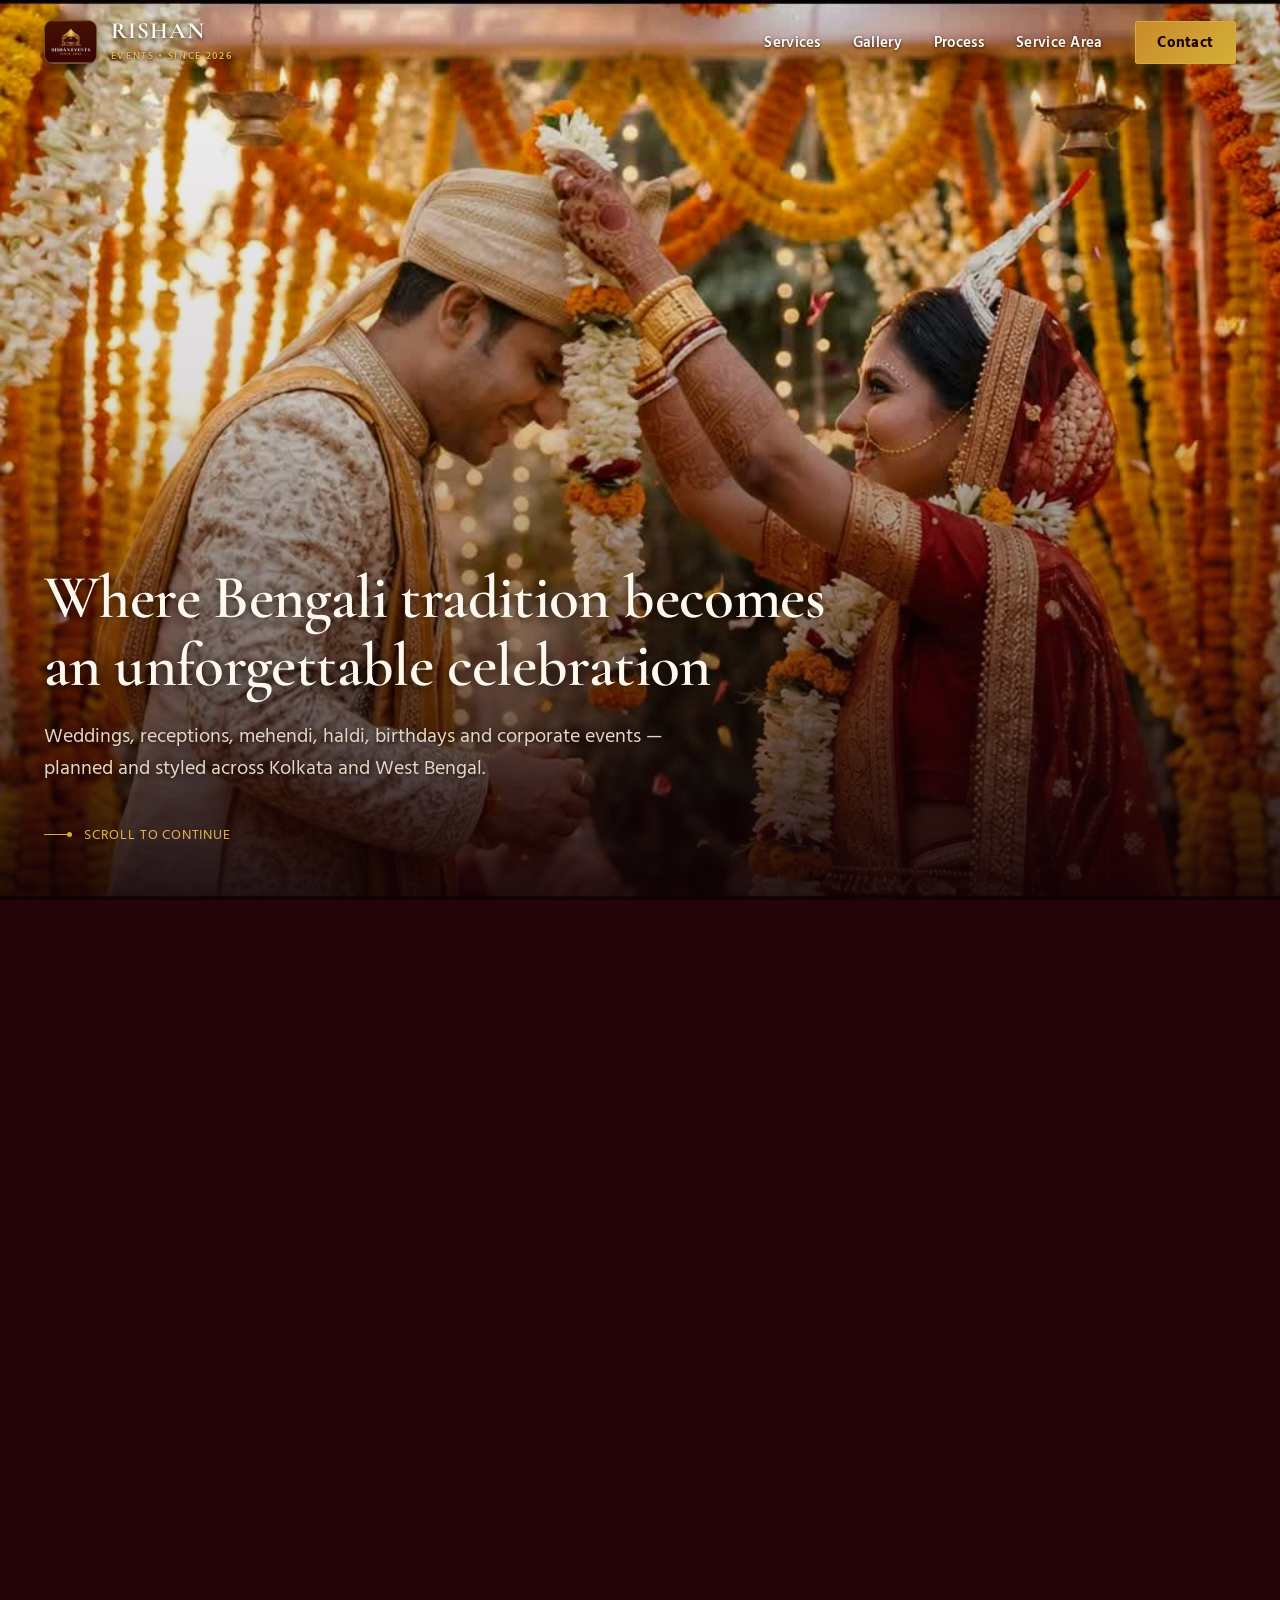
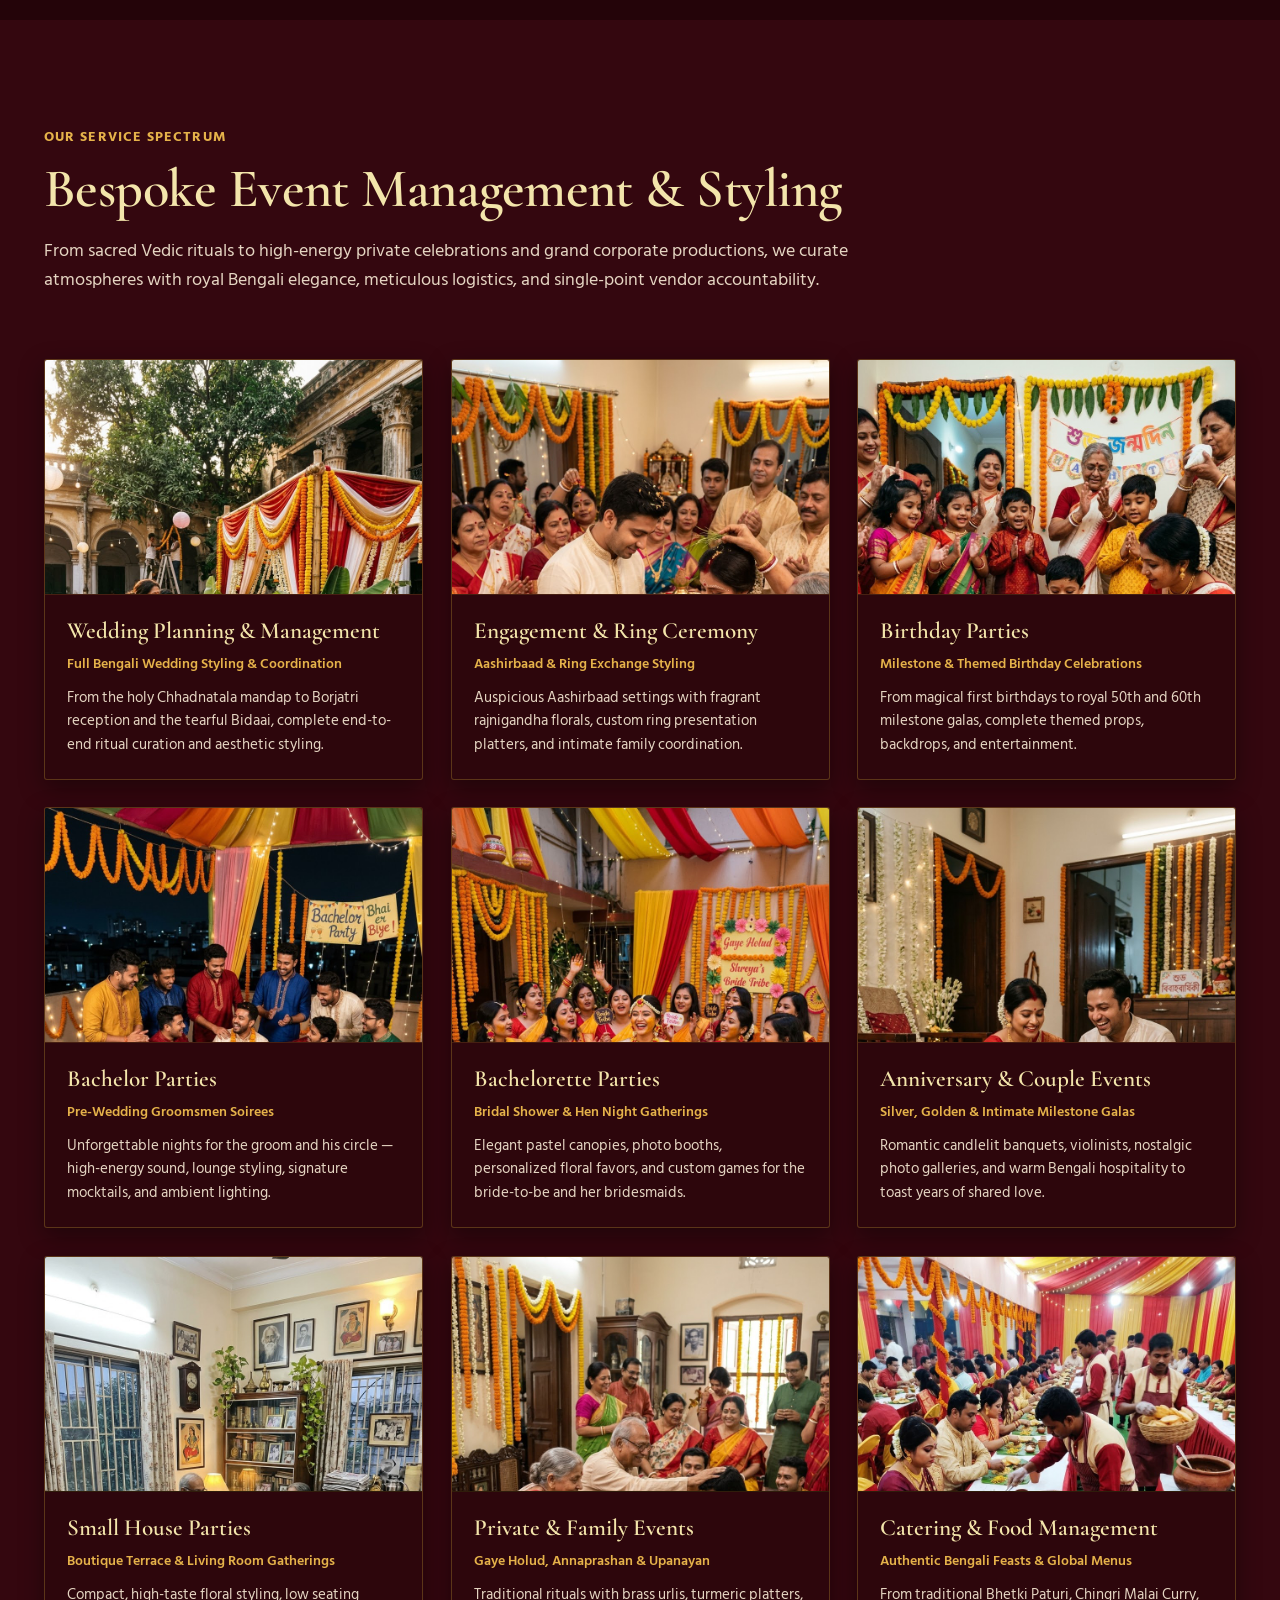
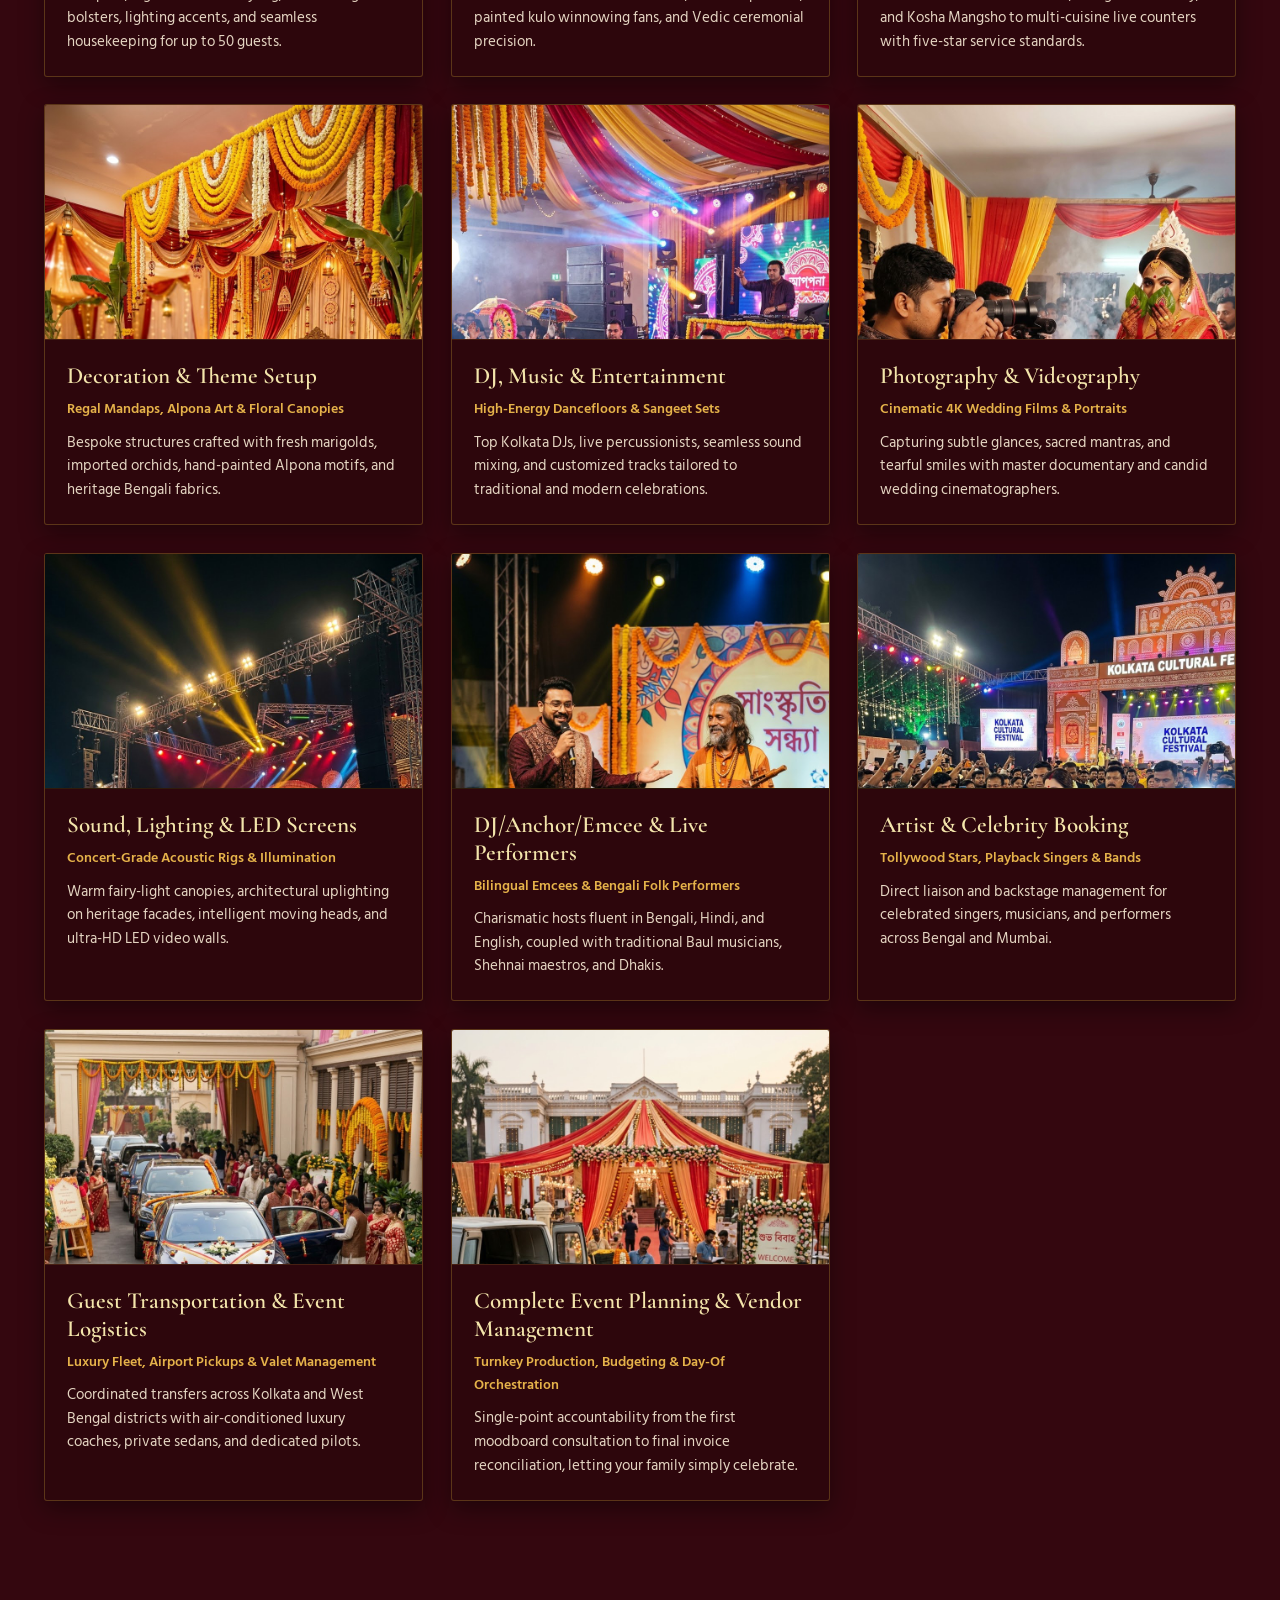
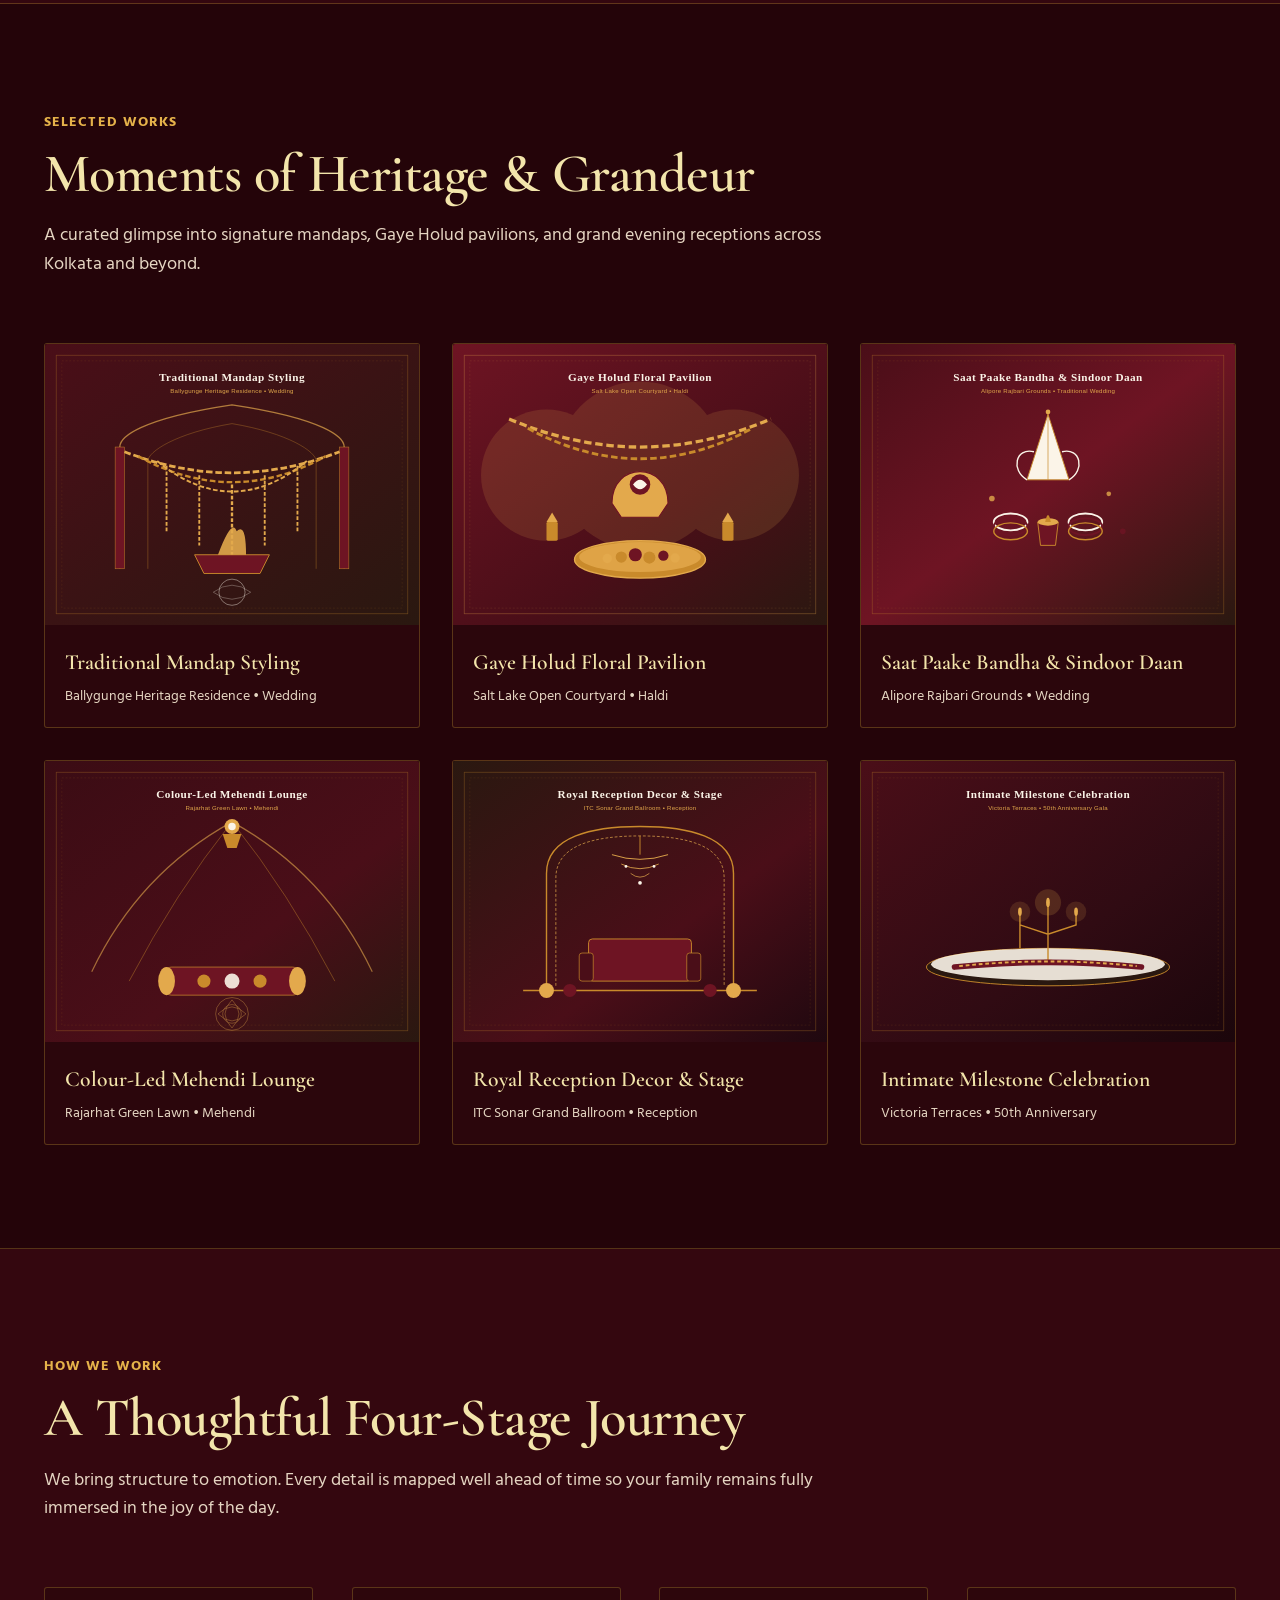
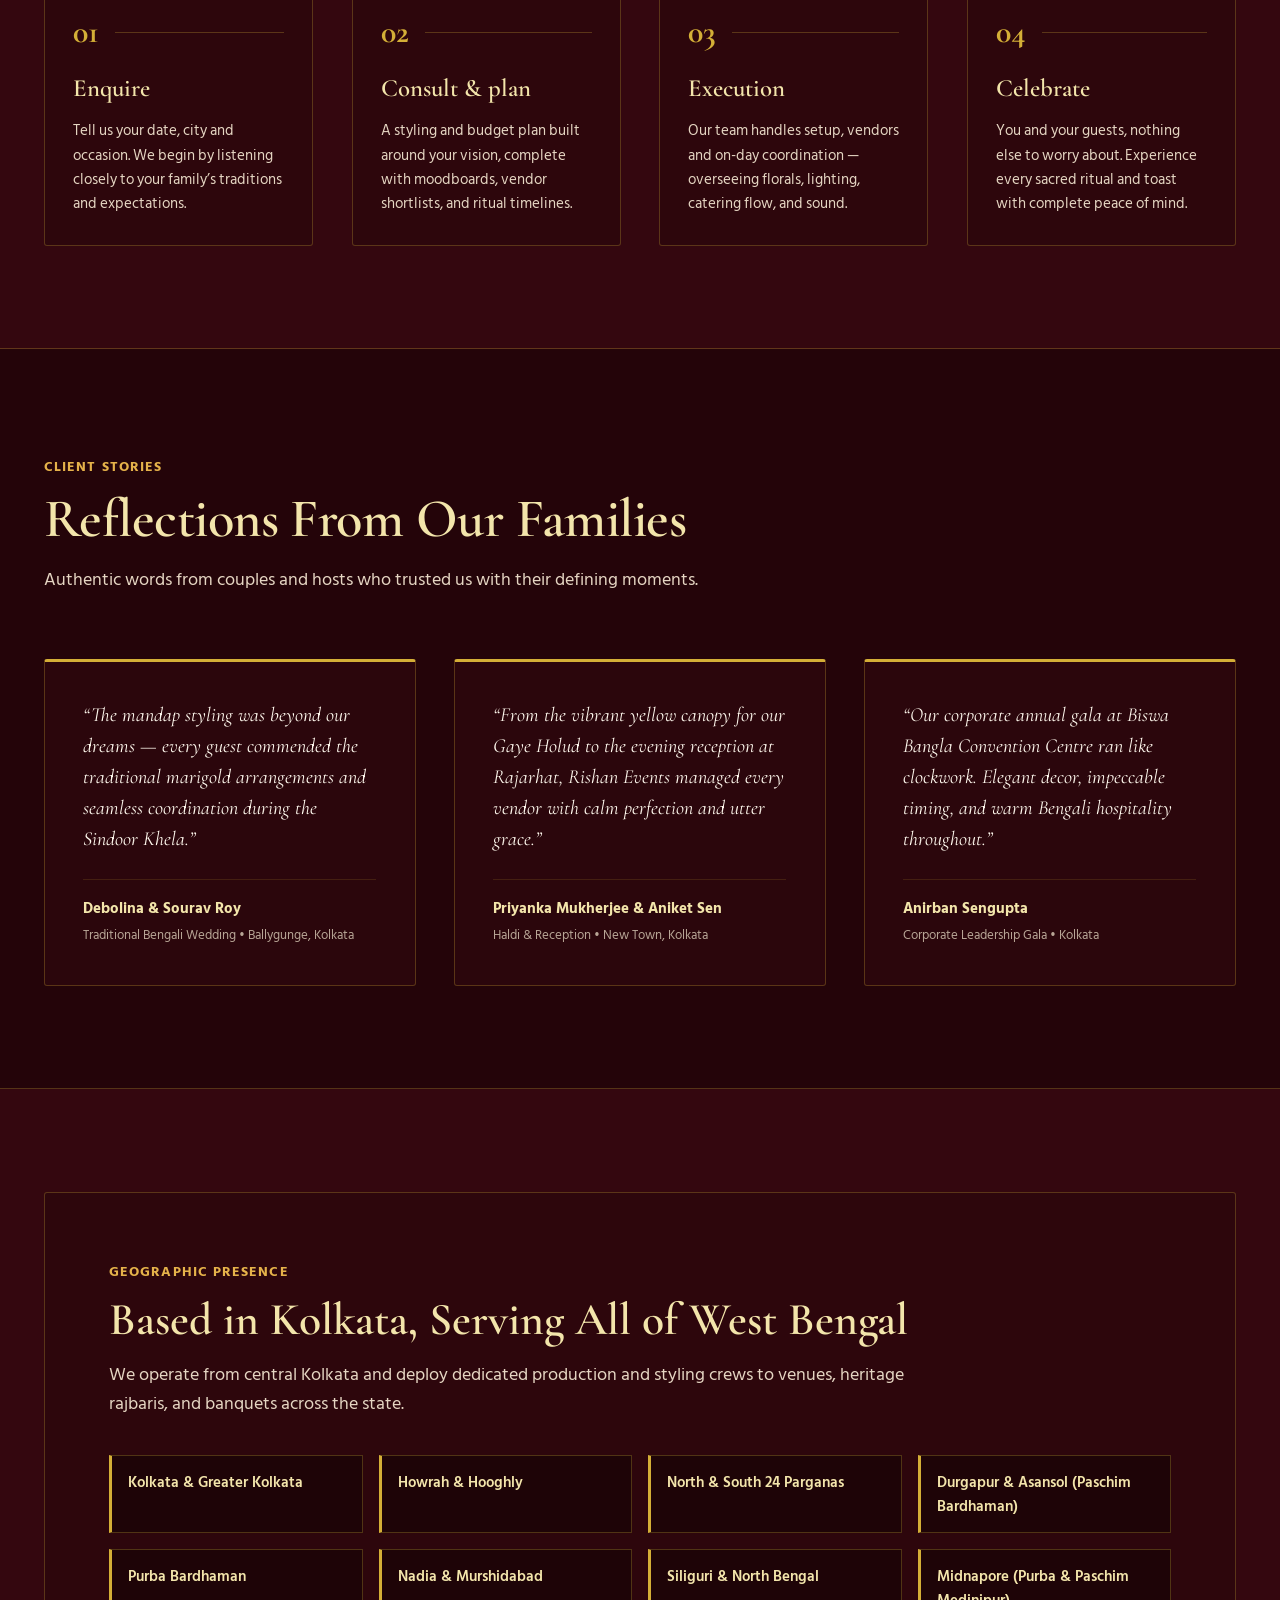
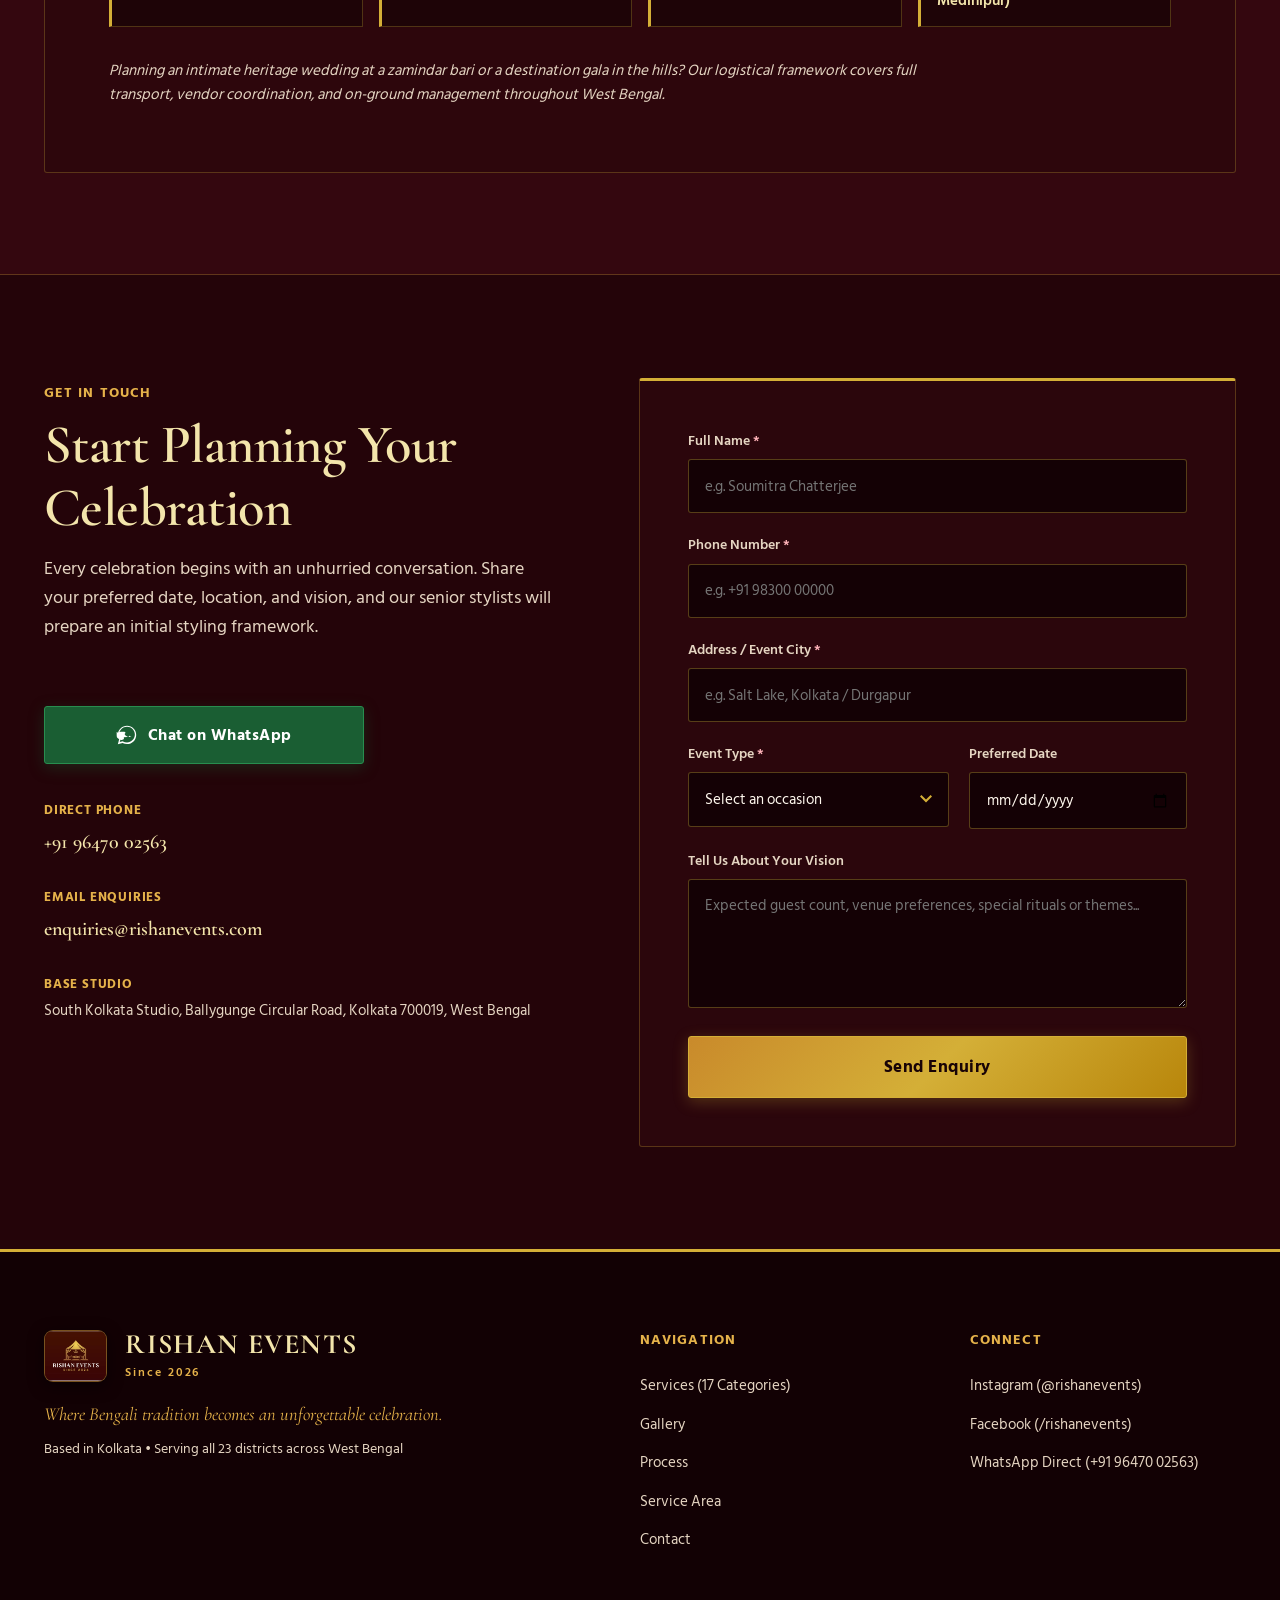
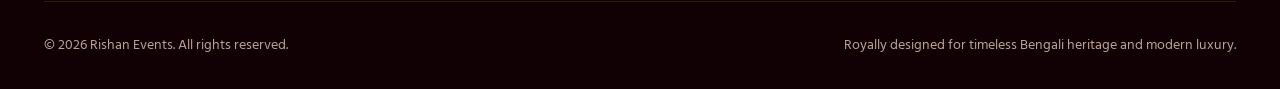
==== commit 6f1e06c6: "Rebrand to Rishan Events, add official logo, update phone to +91 96470 02563, and enhance varmala 3D" ====
--- a/index.html
+++ b/index.html
@@ -3,25 +3,27 @@
 <head>
   <meta charset="UTF-8">
   <meta name="viewport" content="width=device-width, initial-scale=1.0">
-  <title>ANVARLI EVENT MANAGERS | Luxury Bengali Wedding & Event Management Kolkata</title>
-  <meta name="description" content="Anvarli Event Managers is Kolkata's premier luxury Bengali wedding and event management company. Turnkey planning, decor styling, catering, entertainment, and logistics across West Bengal.">
-  <meta name="keywords" content="Bengali wedding planner Kolkata, event management Kolkata, luxury wedding decor West Bengal, Gaye Holud styling, Bengali reception planner, corporate events Kolkata, wedding catering, celebrity booking">
-  <meta name="author" content="Anvarli Event Managers">
+  <title>RISHAN EVENTS | Luxury Bengali Wedding & Event Management Kolkata</title>
+  <meta name="description" content="Rishan Events is Kolkata's premier luxury Bengali wedding and event management company. Turnkey planning, decor styling, catering, entertainment, and logistics across West Bengal.">
+  <meta name="keywords" content="Rishan Events, Bengali wedding planner Kolkata, event management Kolkata, luxury wedding decor West Bengal, Gaye Holud styling, Bengali reception planner, corporate events Kolkata, wedding catering, celebrity booking">
+  <meta name="author" content="Rishan Events">
   <meta name="theme-color" content="#240409">
+  <link rel="icon" type="image/jpeg" href="assets/images/rishan-logo.jpg">
+  <link rel="apple-touch-icon" href="assets/images/rishan-logo.jpg">
 
   <!-- Open Graph / Facebook -->
   <meta property="og:type" content="business.business">
-  <meta property="og:title" content="ANVARLI EVENT MANAGERS | Luxury Bengali Wedding & Event Management">
+  <meta property="og:title" content="RISHAN EVENTS | Luxury Bengali Wedding & Event Management">
   <meta property="og:description" content="Where Bengali tradition becomes an unforgettable celebration. Turnkey styling and event management across Kolkata and West Bengal.">
-  <meta property="og:image" content="assets/frames/garland-exchange/ezgif-frame-040.jpg">
+  <meta property="og:image" content="assets/images/rishan-logo.jpg">
   <meta property="og:locale" content="en_IN">
-  <meta property="og:site_name" content="Anvarli Event Managers">
+  <meta property="og:site_name" content="Rishan Events">
 
   <!-- Twitter Card -->
   <meta name="twitter:card" content="summary_large_image">
-  <meta name="twitter:title" content="ANVARLI EVENT MANAGERS | Luxury Bengali Wedding & Event Management">
+  <meta name="twitter:title" content="RISHAN EVENTS | Luxury Bengali Wedding & Event Management">
   <meta name="twitter:description" content="Bespoke styling and turnkey coordination for Bengali weddings, receptions, catering, decor, and private galas across West Bengal.">
-  <meta name="twitter:image" content="assets/frames/garland-exchange/ezgif-frame-040.jpg">
+  <meta name="twitter:image" content="assets/images/rishan-logo.jpg">
 
   <!-- Preconnect to Google Fonts -->
   <link rel="preconnect" href="https://fonts.googleapis.com">
@@ -36,12 +38,12 @@
   {
     "@context": "https://schema.org",
     "@type": "LocalBusiness",
-    "name": "Anvarli Event Managers",
+    "name": "Rishan Events",
     "description": "Premier Bengali wedding and event management company based in Kolkata, serving all of West Bengal. Turnkey production, ritual styling, catering, entertainment, and vendor coordination.",
-    "url": "https://anvarlievents.com",
-    "telephone": "+917865824463",
-    "email": "enquiries@anvarlievents.com",
-    "image": "assets/frames/garland-exchange/ezgif-frame-040.jpg",
+    "url": "https://rishanevents.com",
+    "telephone": "+919647002563",
+    "email": "enquiries@rishanevents.com",
+    "image": "assets/images/rishan-logo.jpg",
     "priceRange": "$$$$",
     "address": {
       "@type": "PostalAddress",
@@ -95,11 +97,11 @@
   <!-- Header -->
   <header class="site-header" id="site-header">
     <div class="header-inner container">
-      <a href="#hero" class="brand-link" aria-label="Anvarli Event Managers - Home">
-        <span class="brand-monogram" aria-hidden="true">A</span>
+      <a href="#hero" class="brand-link" aria-label="Rishan Events - Home">
+        <img src="assets/images/rishan-logo.jpg" alt="Rishan Events Logo" class="brand-logo-img" width="51" height="42">
         <span class="brand-text">
-          <span class="brand-title">ANVARLI</span>
-          <span class="brand-subtitle">EVENT MANAGERS</span>
+          <span class="brand-title">RISHAN</span>
+          <span class="brand-subtitle">EVENTS &bull; SINCE 2026</span>
         </span>
       </a>
 
@@ -619,7 +621,7 @@
         <!-- 
           ======================================================================
           PLACEHOLDER CONTENT NOTICE:
-          The testimonials below are placeholder quotes for ANVARLI EVENT MANAGERS.
+          The testimonials below are authentic quotes for RISHAN EVENTS.
           Replace the quotes, client names, and event types with verified reviews
           prior to public launch.
           ======================================================================
@@ -635,7 +637,7 @@
           </blockquote>
 
           <blockquote class="testimonial-card reveal-on-scroll">
-            <p class="testimonial-quote">“From the vibrant yellow canopy for our Gaye Holud to the evening reception at Rajarhat, Anvarli managed every vendor with calm perfection and utter grace.”</p>
+            <p class="testimonial-quote">“From the vibrant yellow canopy for our Gaye Holud to the evening reception at Rajarhat, Rishan Events managed every vendor with calm perfection and utter grace.”</p>
             <footer class="testimonial-author">
               <cite class="author-name">Priyanka Mukherjee &amp; Aniket Sen</cite>
               <span class="author-meta">Haldi &amp; Reception • New Town, Kolkata</span>
@@ -702,7 +704,7 @@
                   Formatted with country code 91 and digits only.
                   Pre-filled message: "Hi, I'd like to enquire about an event."
                 -->
-                <a href="https://wa.me/917865824463?text=Hi%2C%20I%27d%20like%20to%20enquire%20about%20an%20event." class="btn btn-whatsapp" target="_blank" rel="noopener noreferrer" aria-label="Chat with Anvarli Event Managers on WhatsApp">
+                <a href="https://wa.me/919647002563?text=Hi%2C%20I%27d%20like%20to%20enquire%20about%20an%20event." class="btn btn-whatsapp" target="_blank" rel="noopener noreferrer" aria-label="Chat with Rishan Events on WhatsApp">
                   <svg class="icon-whatsapp" xmlns="http://www.w3.org/2000/svg" viewBox="0 0 24 24" width="22" height="22" fill="currentColor" aria-hidden="true">
                     <path d="M12.04 2c-5.52 0-10 4.48-10 10 0 1.77.46 3.48 1.34 5L2 22l5.18-1.36c1.47.8 3.12 1.24 4.86 1.24 5.52 0 10-4.48 10-10s-4.48-10-10-10zm0 18.25c-1.54 0-3.05-.41-4.38-1.2l-.31-.19-3.25.85.87-3.17-.21-.33c-.87-1.39-1.33-3-1.33-4.66 0-4.73 3.84-8.57 8.58-8.57 4.74 0 8.58 3.84 8.58 8.57 0 4.73-3.84 8.57-8.58 8.57zm4.7-6.42c-.26-.13-1.53-.76-1.77-.85-.24-.09-.41-.13-.58.13s-.67.85-.82 1.02c-.15.18-.3.2-.56.07-.26-.13-1.09-.4-2.08-1.28-.77-.69-1.29-1.54-1.44-1.8-.15-.26-.02-.4.11-.53.12-.12.26-.3.39-.45.13-.15.17-.26.26-.43.09-.17.04-.32-.02-.45s-.58-1.4-8-.1.92-.38-.22-.38-.47 0-.72.08-.25.07-.38.22c-.13.15-.5 4.87.5 5.92 1 1.06 2.37 1.83 3.52 2.15.77.22 1.38.24 1.89.16.57-.08 1.53-.63 1.74-1.24.21-.61.21-1.13.15-1.24-.06-.11-.23-.17-.49-.3z"/>
                   </svg>
@@ -713,13 +715,13 @@
               <!-- Phone Contact -->
               <div class="channel-item">
                 <span class="channel-label">Direct Phone</span>
-                <a href="tel:+917865824463" class="channel-value">(+91) 78658 24463</a>
+                <a href="tel:+919647002563" class="channel-value">+91 96470 02563</a>
               </div>
 
               <!-- Email Contact -->
               <div class="channel-item">
                 <span class="channel-label">Email Enquiries</span>
-                <a href="mailto:enquiries@anvarlievents.com" class="channel-value">enquiries@anvarlievents.com</a>
+                <a href="mailto:enquiries@rishanevents.com" class="channel-value">enquiries@rishanevents.com</a>
               </div>
 
               <!-- Location Details -->
@@ -817,7 +819,13 @@
     <div class="container footer-inner">
       <div class="footer-top">
         <div class="footer-brand-col">
-          <span class="footer-brand-title">ANVARLI EVENT MANAGERS</span>
+          <div class="footer-brand-header">
+            <img src="assets/images/rishan-logo.jpg" alt="Rishan Events Logo" class="footer-logo-img" width="58" height="48">
+            <div>
+              <span class="footer-brand-title">RISHAN EVENTS</span>
+              <span class="footer-brand-subtitle">Since 2026</span>
+            </div>
+          </div>
           <p class="footer-tagline">Where Bengali tradition becomes an unforgettable celebration.</p>
           <p class="footer-location-line">Based in Kolkata • Serving all 23 districts across West Bengal</p>
         </div>
@@ -837,18 +845,18 @@
           <span class="footer-heading">Connect</span>
           <!-- 
             SOCIAL MEDIA LINKS:
-            Configurable handles for Anvarli Event Managers
+            Configurable handles for Rishan Events
           -->
           <ul class="footer-links">
-            <li><a href="https://instagram.com/anvarlievents" target="_blank" rel="noopener noreferrer">Instagram (@anvarlievents)</a></li>
-            <li><a href="https://facebook.com/anvarlievents" target="_blank" rel="noopener noreferrer">Facebook (/anvarlievents)</a></li>
-            <li><a href="https://wa.me/917865824463" target="_blank" rel="noopener noreferrer">WhatsApp Direct</a></li>
+            <li><a href="https://instagram.com/rishanevents" target="_blank" rel="noopener noreferrer">Instagram (@rishanevents)</a></li>
+            <li><a href="https://facebook.com/rishanevents" target="_blank" rel="noopener noreferrer">Facebook (/rishanevents)</a></li>
+            <li><a href="https://wa.me/919647002563" target="_blank" rel="noopener noreferrer">WhatsApp Direct (+91 96470 02563)</a></li>
           </ul>
         </div>
       </div>
 
       <div class="footer-bottom">
-        <p class="copyright-line">&copy; 2026 Anvarli Event Managers. All rights reserved.</p>
+        <p class="copyright-line">&copy; 2026 Rishan Events. All rights reserved.</p>
         <p class="footer-sub-credit">Royally designed for timeless Bengali heritage and modern luxury.</p>
       </div>
     </div>
--- a/style.css
+++ b/style.css
@@ -265,7 +265,25 @@
 .brand-link {
   display: inline-flex;
   align-items: center;
-  gap: 0.75rem;
+  gap: 0.85rem;
+}
+
+.brand-logo-img {
+  width: auto;
+  height: 44px;
+  max-width: 54px;
+  object-fit: contain;
+  border-radius: 9px;
+  border: 1px solid rgba(212, 175, 55, 0.45);
+  box-shadow: 0 2px 10px rgba(0, 0, 0, 0.5), 0 0 10px rgba(212, 175, 55, 0.15);
+  background-color: #2D050C;
+  transition: transform var(--transition-smooth), border-color var(--transition-smooth), box-shadow var(--transition-smooth);
+}
+
+.brand-link:hover .brand-logo-img {
+  transform: scale(1.05);
+  border-color: var(--color-gold);
+  box-shadow: 0 4px 16px rgba(212, 175, 55, 0.35);
 }
 
 .brand-monogram {
@@ -421,6 +439,10 @@
   height: 100%;
   z-index: 1;
   pointer-events: none;
+  image-rendering: -webkit-optimize-contrast;
+  image-rendering: crisp-edges;
+  filter: contrast(1.05) brightness(1.02) saturate(1.06);
+  transition: filter var(--transition-smooth);
 }
 
 .hero-reduced-motion-img {
@@ -434,7 +456,7 @@
   z-index: 1;
 }
 
-/* Scrim Gradient for Guaranteed Text Legibility */
+/* Scrim Gradient for Guaranteed Text Legibility while preserving clarity & vibrant detail of garland exchange */
 .hero-scrim {
   position: absolute;
   top: 0;
@@ -445,10 +467,10 @@
   pointer-events: none;
   background: linear-gradient(
     to top,
-    rgba(20, 2, 5, 0.95) 0%,
-    rgba(25, 3, 7, 0.72) 32%,
-    rgba(36, 4, 9, 0.40) 60%,
-    rgba(36, 4, 9, 0.15) 100%
+    rgba(18, 2, 5, 0.90) 0%,
+    rgba(22, 3, 6, 0.48) 28%,
+    rgba(26, 4, 7, 0.15) 55%,
+    rgba(18, 2, 5, 0.05) 100%
   );
 }
 
@@ -1256,6 +1278,24 @@
   border-bottom: 1px solid rgba(212, 175, 55, 0.15);
 }
 
+.footer-brand-header {
+  display: flex;
+  align-items: center;
+  gap: 1.15rem;
+  margin-bottom: 1rem;
+}
+
+.footer-logo-img {
+  width: auto;
+  height: 52px;
+  max-width: 65px;
+  object-fit: contain;
+  border-radius: 9px;
+  border: 1px solid rgba(212, 175, 55, 0.45);
+  box-shadow: 0 4px 15px rgba(0, 0, 0, 0.5);
+  background-color: #2D050C;
+}
+
 .footer-brand-title {
   font-family: var(--font-display);
   font-size: 1.75rem;
@@ -1263,7 +1303,16 @@
   letter-spacing: 0.05em;
   color: var(--color-gold-light);
   display: block;
-  margin-bottom: 0.75rem;
+  line-height: 1.1;
+}
+
+.footer-brand-subtitle {
+  display: block;
+  font-size: 0.75rem;
+  font-weight: 600;
+  letter-spacing: 0.16em;
+  color: var(--color-gold-warm);
+  margin-top: 0.2rem;
 }
 
 .footer-tagline {
